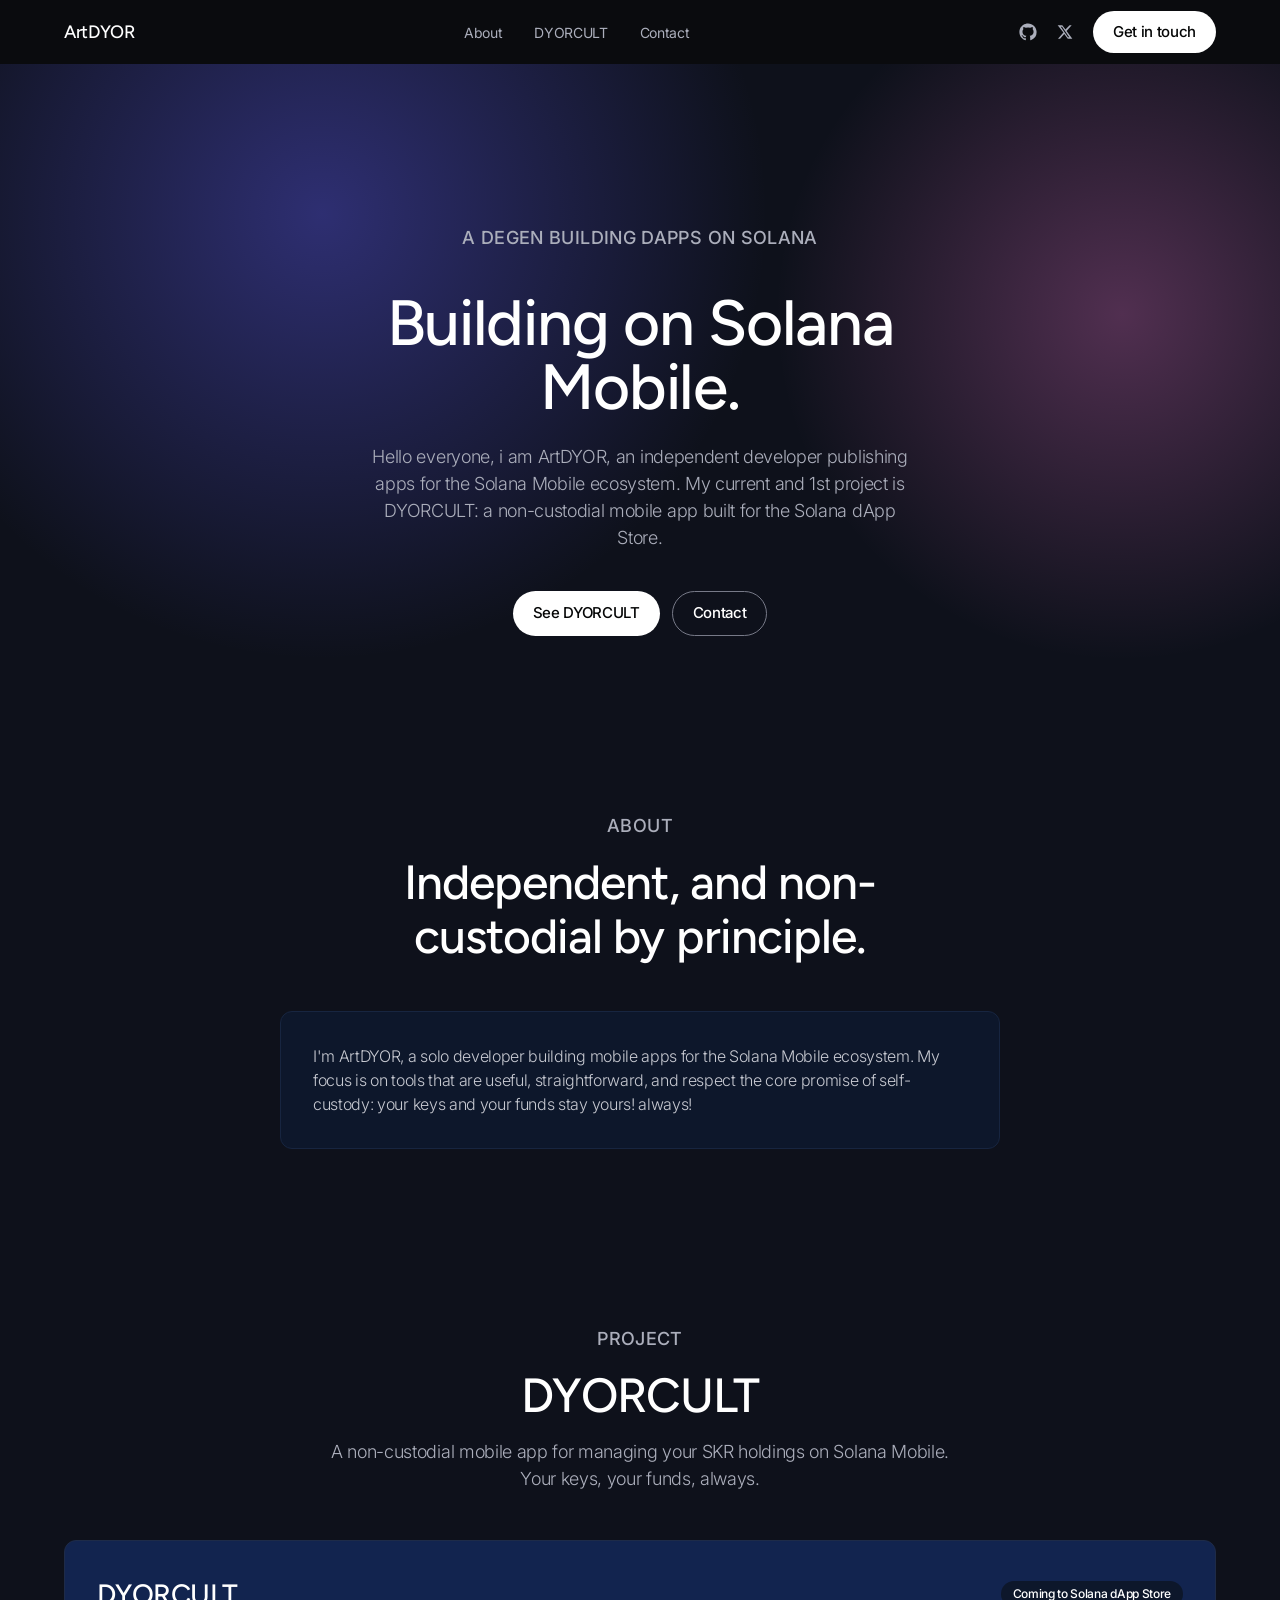
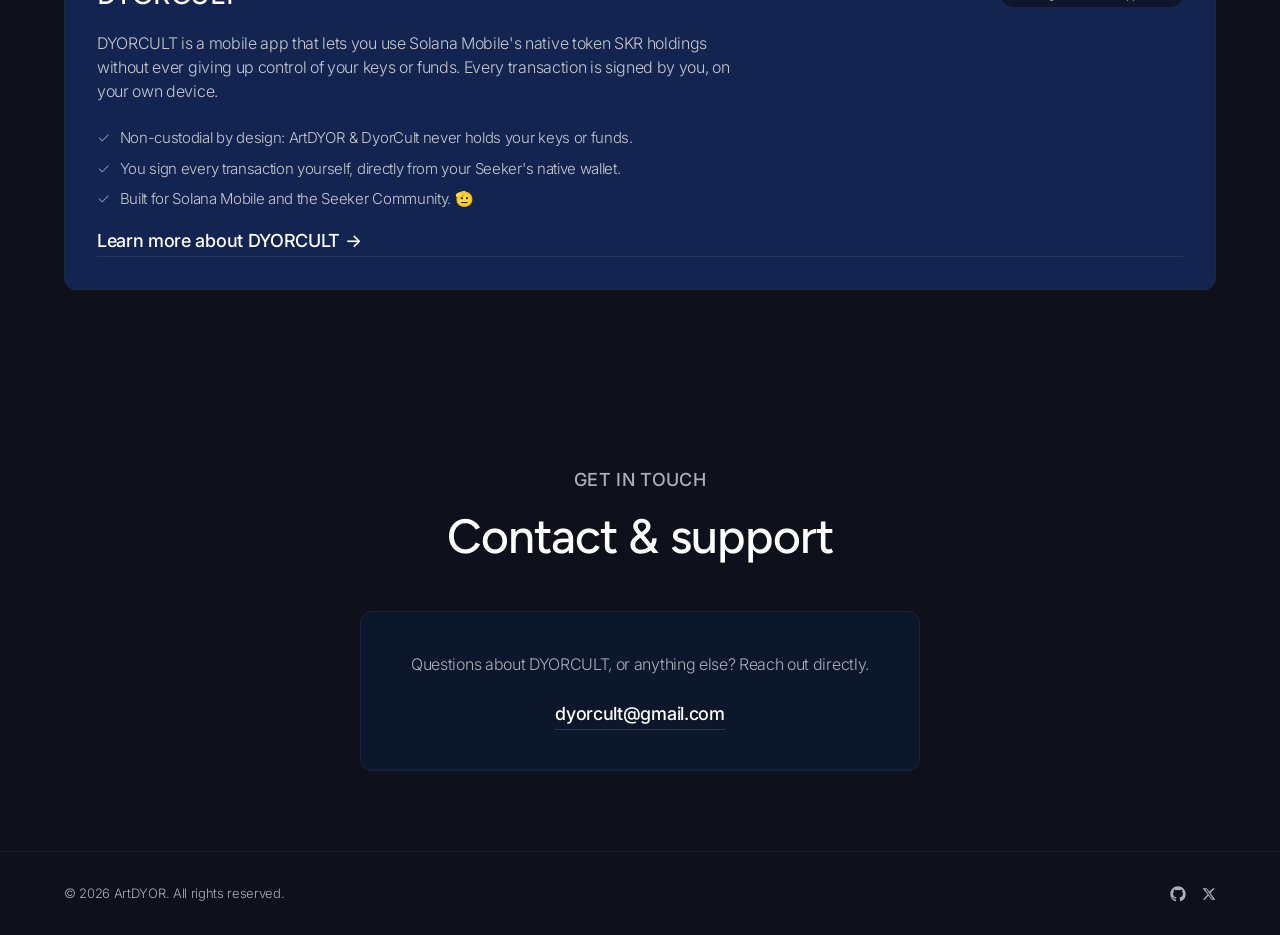
==== index.html @ c45e743d "Move Privacy Policy and TOS under /dyorcult, link only from app page" ====
<!DOCTYPE html>
<html lang="en">
<head>
  <meta charset="UTF-8" />
  <meta name="viewport" content="width=device-width, initial-scale=1.0" />
  <title>ArtDYOR — Solana App Developer &amp; Publisher</title>
  <meta name="description" content="ArtDYOR is an independent Solana app developer and publisher, creator of DYORCULT — a non-custodial mobile app built for the Solana dApp Store." />

  <link rel="icon" type="image/svg+xml" href="favicon.svg" />

  <!-- Open Graph / social share -->
  <meta property="og:type" content="website" />
  <meta property="og:title" content="ArtDYOR — Solana App Developer & Publisher" />
  <meta property="og:description" content="Independent developer and publisher building DYORCULT, a non-custodial mobile app for the Solana ecosystem." />
  <meta property="og:url" content="https://artdyor.github.io" />
  <meta name="twitter:card" content="summary" />
  <meta name="twitter:title" content="ArtDYOR — Solana App Developer & Publisher" />
  <meta name="twitter:description" content="Independent developer and publisher building DYORCULT, a non-custodial mobile app for the Solana ecosystem." />
  <meta name="twitter:site" content="@ArtDYOR" />

  <link rel="preconnect" href="https://fonts.googleapis.com">
  <link rel="preconnect" href="https://fonts.gstatic.com" crossorigin>
  <link href="https://fonts.googleapis.com/css2?family=Figtree:wght@500;600&family=Inter:wght@300;400;500;600&display=swap" rel="stylesheet">

  <link rel="stylesheet" href="styles.css" />
</head>
<body>

  <nav class="nav">
    <div class="container">
      <a href="#top" class="nav-logo">ArtDYOR</a>
      <ul class="nav-links">
        <li><a href="#about">About</a></li>
        <li><a href="dyorcult.html">DYORCULT</a></li>
        <li><a href="#contact">Contact</a></li>
      </ul>
      <div class="nav-actions">
        <a href="https://github.com/artdyor" target="_blank" rel="noopener noreferrer" class="icon-link" aria-label="ArtDYOR on GitHub">
          <svg width="18" height="18" viewBox="0 0 24 24" fill="currentColor" aria-hidden="true"><path d="M12 .5C5.65.5.5 5.65.5 12c0 5.09 3.29 9.4 7.86 10.93.57.1.78-.25.78-.55v-2.14c-3.2.7-3.87-1.36-3.87-1.36-.53-1.33-1.28-1.69-1.28-1.69-1.04-.71.08-.7.08-.7 1.15.08 1.76 1.18 1.76 1.18 1.02 1.75 2.68 1.24 3.33.95.1-.74.4-1.24.72-1.53-2.55-.29-5.24-1.28-5.24-5.69 0-1.26.45-2.29 1.19-3.1-.12-.29-.51-1.46.12-3.05 0 0 .97-.31 3.18 1.18a11.1 11.1 0 0 1 5.79 0c2.21-1.49 3.18-1.18 3.18-1.18.63 1.59.24 2.76.12 3.05.74.81 1.19 1.84 1.19 3.1 0 4.42-2.7 5.4-5.26 5.68.41.36.78 1.06.78 2.15v3.19c0 .3.21.66.79.55A11.5 11.5 0 0 0 23.5 12C23.5 5.65 18.35.5 12 .5Z"/></svg>
        </a>
        <a href="https://x.com/ArtDYOR" target="_blank" rel="noopener noreferrer" class="icon-link" aria-label="ArtDYOR on X">
          <svg width="16" height="16" viewBox="0 0 24 24" fill="currentColor" aria-hidden="true"><path d="M18.9 2H22l-7.6 8.68L23 22h-6.8l-5.3-6.9L4.6 22H1.5l8.1-9.3L1 2h6.9l4.8 6.3L18.9 2Zm-2.4 18h1.9L7.6 4H5.6l10.9 16Z"/></svg>
        </a>
        <a href="#contact" class="btn btn-primary">Get in touch</a>
      </div>
    </div>
  </nav>

  <header class="hero" id="top">
    <div class="container">
      <p class="eyebrow">A Degen building dApps on Solana</p>
      <h1>Building on Solana Mobile.</h1>
      <p>Hello everyone, i am ArtDYOR, an independent developer publishing apps for the Solana Mobile ecosystem. My current and 1st project is DYORCULT: a non-custodial mobile app built for the Solana dApp Store.</p>
      <div class="hero-ctas">
        <a href="dyorcult.html" class="btn btn-primary">See DYORCULT</a>
        <a href="#contact" class="btn btn-ghost">Contact</a>
      </div>
    </div>
  </header>

  <section class="section" id="about">
    <div class="container">
      <div class="section-header">
        <p class="eyebrow">About</p>
        <h2>Independent, and non-custodial by principle.</h2>
      </div>
      <div class="about-card">
        <p>I'm ArtDYOR, a solo developer building mobile apps for the Solana Mobile ecosystem. My focus is on tools that are useful, straightforward, and respect the core promise of self-custody: your keys and your funds stay yours! always!</p>
      </div>
    </div>
  </section>

  <section class="section" id="dyorcult">
    <div class="container">
      <div class="section-header">
        <p class="eyebrow">Project</p>
        <h2>DYORCULT</h2>
        <p>A non-custodial mobile app for managing your SKR holdings on Solana Mobile. Your keys, your funds, always.</p>
      </div>
      <div class="project-grid">
        <div class="project-card">
          <div class="project-card-top">
            <h3>DYORCULT</h3>
            <span class="badge">Coming to Solana dApp Store</span>
          </div>
          <p>DYORCULT is a mobile app that lets you use Solana Mobile's native token SKR holdings without ever giving up control of your keys or funds. Every transaction is signed by you, on your own device.</p>
          <ul class="feature-list">
            <li>Non-custodial by design: ArtDYOR &amp; DyorCult never holds your keys or funds.</li>
            <li>You sign every transaction yourself, directly from your Seeker's native wallet.</li>
            <li>Built for Solana Mobile and the Seeker Community. 🫡</li>
          </ul>
          <a href="dyorcult.html" class="contact-email">Learn more about DYORCULT &rarr;</a>
        </div>
      </div>
    </div>
  </section>

  <section class="section" id="contact">
    <div class="container">
      <div class="section-header">
        <p class="eyebrow">Get in touch</p>
        <h2>Contact &amp; support</h2>
      </div>
      <div class="contact-card">
        <p>Questions about DYORCULT, or anything else? Reach out directly.</p>
        <a class="contact-email" href="mailto:dyorcult@gmail.com">dyorcult@gmail.com</a>
      </div>
    </div>
  </section>

  <footer class="footer">
    <div class="container">
      <p>&copy; 2026 ArtDYOR. All rights reserved.</p>
      <div class="footer-actions">
        <a href="https://github.com/artdyor" target="_blank" rel="noopener noreferrer" class="icon-link" aria-label="ArtDYOR on GitHub">
          <svg width="16" height="16" viewBox="0 0 24 24" fill="currentColor" aria-hidden="true"><path d="M12 .5C5.65.5.5 5.65.5 12c0 5.09 3.29 9.4 7.86 10.93.57.1.78-.25.78-.55v-2.14c-3.2.7-3.87-1.36-3.87-1.36-.53-1.33-1.28-1.69-1.28-1.69-1.04-.71.08-.7.08-.7 1.15.08 1.76 1.18 1.76 1.18 1.02 1.75 2.68 1.24 3.33.95.1-.74.4-1.24.72-1.53-2.55-.29-5.24-1.28-5.24-5.69 0-1.26.45-2.29 1.19-3.1-.12-.29-.51-1.46.12-3.05 0 0 .97-.31 3.18 1.18a11.1 11.1 0 0 1 5.79 0c2.21-1.49 3.18-1.18 3.18-1.18.63 1.59.24 2.76.12 3.05.74.81 1.19 1.84 1.19 3.1 0 4.42-2.7 5.4-5.26 5.68.41.36.78 1.06.78 2.15v3.19c0 .3.21.66.79.55A11.5 11.5 0 0 0 23.5 12C23.5 5.65 18.35.5 12 .5Z"/></svg>
        </a>
        <a href="https://x.com/ArtDYOR" target="_blank" rel="noopener noreferrer" class="icon-link" aria-label="ArtDYOR on X">
          <svg width="14" height="14" viewBox="0 0 24 24" fill="currentColor" aria-hidden="true"><path d="M18.9 2H22l-7.6 8.68L23 22h-6.8l-5.3-6.9L4.6 22H1.5l8.1-9.3L1 2h6.9l4.8 6.3L18.9 2Zm-2.4 18h1.9L7.6 4H5.6l10.9 16Z"/></svg>
        </a>
      </div>
    </div>
  </footer>

</body>
</html>
---- styles.css ----
/* ==========================================================================
   ArtDYOR — Developer Website
   Styled per the AgentQL "Aurora glow over a midnight terminal" design tokens
   ========================================================================== */

:root {
  /* Colors */
  --color-void: #0b0c0e;
  --color-abyss: #0e111b;
  --color-deep-sea: #0d172b;
  --color-cobalt-panel: #12244f;
  --color-signal-blue: #2862d7;
  --color-pulse-violet: #305fbd;
  --color-aurora-purple: #625fff;
  --color-plasma-pink: #ff7dda;
  --color-quartz: #ffffff;
  --color-ash: #abaebb;
  --color-mist: #c7c9d1;
  --color-obsidian-edge: #172540;
  --color-inkline: #151e32;
  --color-sapphire-hairline: #24375a;

  /* Typography */
  --font-inter: 'Inter', ui-sans-serif, system-ui, -apple-system, BlinkMacSystemFont, "Segoe UI", Roboto, sans-serif;
  --font-figtree: 'Figtree', ui-sans-serif, system-ui, -apple-system, BlinkMacSystemFont, "Segoe UI", Roboto, sans-serif;

  /* Layout */
  --page-max-width: 1200px;
  --section-gap: 80px;
  --card-padding: 24px;

  /* Radius */
  --radius-cards: 12px;
  --radius-buttons: 9999px;

  /* Shadows */
  --shadow-xl: rgba(0, 0, 0, 0.5) 0px 4px 30px 0px;
  --shadow-md: rgba(0, 0, 0, 0.2) 0px 3px 16px 0px;
}

* {
  margin: 0;
  padding: 0;
  box-sizing: border-box;
}

html {
  scroll-behavior: smooth;
}

body {
  background: var(--color-abyss);
  color: var(--color-quartz);
  font-family: var(--font-inter);
  font-weight: 300;
  font-size: 16px;
  line-height: 1.5;
  letter-spacing: -0.32px;
  overflow-x: hidden;
}

a {
  color: inherit;
  text-decoration: none;
}

.container {
  max-width: var(--page-max-width);
  margin: 0 auto;
  padding: 0 24px;
}

/* ---------------- Nav ---------------- */

.nav {
  position: sticky;
  top: 0;
  z-index: 50;
  background: rgba(11, 12, 14, 0.9);
  backdrop-filter: blur(8px);
  height: 64px;
  display: flex;
  align-items: center;
}

.nav .container {
  display: flex;
  align-items: center;
  justify-content: space-between;
  width: 100%;
}

.nav-logo {
  font-family: var(--font-figtree);
  font-weight: 500;
  font-size: 18px;
  letter-spacing: -0.02em;
  color: var(--color-quartz);
}

.nav-links {
  display: flex;
  gap: 32px;
  list-style: none;
}

.nav-links a {
  font-size: 14px;
  font-weight: 400;
  color: var(--color-ash);
  transition: color 0.15s ease;
}

.nav-links a:hover {
  color: var(--color-quartz);
}

.nav-actions {
  display: flex;
  align-items: center;
  gap: 20px;
}

.icon-link {
  display: inline-flex;
  align-items: center;
  justify-content: center;
  color: var(--color-ash);
  transition: color 0.15s ease;
}

.icon-link:hover {
  color: var(--color-quartz);
}

/* ---------------- Buttons ---------------- */

.btn {
  display: inline-flex;
  align-items: center;
  justify-content: center;
  border-radius: var(--radius-buttons);
  padding: 10px 20px;
  font-family: var(--font-inter);
  font-weight: 500;
  font-size: 15px;
  cursor: pointer;
  border: none;
  transition: opacity 0.15s ease, transform 0.15s ease;
}

.btn:hover {
  opacity: 0.9;
}

.btn-primary {
  background: var(--color-quartz);
  color: #050606;
}

.btn-ghost {
  background: transparent;
  border: 1px solid #777a88;
  color: var(--color-quartz);
}

/* ---------------- Hero ---------------- */

.hero {
  position: relative;
  padding: 160px 0 var(--section-gap);
  overflow: hidden;
}

.hero::before {
  content: '';
  position: absolute;
  top: -300px;
  left: -10%;
  width: 900px;
  height: 900px;
  background: radial-gradient(circle at center, rgba(98, 95, 255, 0.38) 0%, rgba(0, 0, 0, 0) 70%);
  pointer-events: none;
  z-index: 0;
}

.hero::after {
  content: '';
  position: absolute;
  top: -100px;
  right: -15%;
  width: 700px;
  height: 700px;
  background: radial-gradient(circle at center, rgba(255, 125, 218, 0.28) 0%, rgba(0, 0, 0, 0) 70%);
  pointer-events: none;
  z-index: 0;
}

.hero .container {
  position: relative;
  z-index: 1;
  text-align: center;
  max-width: 720px;
}

.eyebrow {
  font-size: 13px;
  font-weight: 500;
  text-transform: uppercase;
  letter-spacing: 0.02em;
  color: var(--color-ash);
  margin-bottom: 16px;
}

.hero h1 {
  font-family: var(--font-figtree);
  font-weight: 500;
  font-size: 64px;
  line-height: 1;
  letter-spacing: -1.28px;
  margin-bottom: 24px;
}

.hero p {
  font-size: 18px;
  color: var(--color-ash);
  max-width: 560px;
  margin: 0 auto 40px;
}

.hero-ctas {
  display: flex;
  gap: 12px;
  justify-content: center;
}

/* ---------------- Section ---------------- */

.section {
  padding: var(--section-gap) 0;
}

.section-header {
  text-align: center;
  max-width: 640px;
  margin: 0 auto 48px;
}

.section-header h2 {
  font-family: var(--font-figtree);
  font-weight: 500;
  font-size: 48px;
  line-height: 1.13;
  letter-spacing: -0.96px;
  margin-top: 16px;
}

.section-header p {
  font-size: 18px;
  color: var(--color-ash);
  margin-top: 16px;
}

/* ---------------- About ---------------- */

.about-card {
  background: var(--color-deep-sea);
  border: 1px solid var(--color-obsidian-edge);
  border-radius: var(--radius-cards);
  padding: 32px;
  max-width: 720px;
  margin: 0 auto;
}

.about-card p {
  color: var(--color-mist);
  font-size: 16px;
}

.about-card p + p {
  margin-top: 16px;
}

/* ---------------- App / Project cards ---------------- */

.project-grid {
  display: grid;
  grid-template-columns: 1fr;
  gap: 16px;
}

.project-card {
  background: var(--color-cobalt-panel);
  border: 1px solid #1e2b48;
  border-radius: var(--radius-cards);
  padding: 32px;
  display: flex;
  flex-direction: column;
  gap: 16px;
}

.project-card-top {
  display: flex;
  align-items: center;
  justify-content: space-between;
  gap: 16px;
  flex-wrap: wrap;
}

.project-card h3 {
  font-family: var(--font-figtree);
  font-weight: 500;
  font-size: 28px;
  letter-spacing: -0.56px;
}

.badge {
  display: inline-flex;
  align-items: center;
  background: var(--color-deep-sea);
  color: var(--color-quartz);
  font-size: 12px;
  font-weight: 500;
  border-radius: var(--radius-buttons);
  padding: 4px 12px;
  white-space: nowrap;
}

.project-card p {
  color: var(--color-mist);
  font-size: 16px;
  max-width: 640px;
}

.feature-list {
  list-style: none;
  display: flex;
  flex-direction: column;
  gap: 8px;
  margin-top: 8px;
}

.feature-list li {
  display: flex;
  align-items: flex-start;
  gap: 10px;
  font-size: 15px;
  color: var(--color-mist);
}

.feature-list li::before {
  content: '✓';
  color: #8798c1;
  flex-shrink: 0;
}

/* ---------------- Contact ---------------- */

.contact-card {
  background: var(--color-deep-sea);
  border: 1px solid var(--color-obsidian-edge);
  border-radius: var(--radius-cards);
  padding: 40px;
  max-width: 560px;
  margin: 0 auto;
  text-align: center;
}

.contact-card p {
  color: var(--color-ash);
  margin-bottom: 24px;
}

.contact-email {
  display: inline-block;
  font-family: var(--font-inter);
  font-weight: 500;
  font-size: 18px;
  color: var(--color-quartz);
  border-bottom: 1px solid var(--color-sapphire-hairline);
  padding-bottom: 2px;
  transition: color 0.15s ease, border-color 0.15s ease;
}

.contact-email:hover {
  color: var(--color-signal-blue);
  border-color: var(--color-signal-blue);
}

/* ---------------- Footer ---------------- */

.footer {
  border-top: 1px solid var(--color-inkline);
  padding: 32px 0;
}

.footer .container {
  display: flex;
  align-items: center;
  justify-content: space-between;
  flex-wrap: wrap;
  gap: 12px;
}

.footer p {
  font-size: 13px;
  color: var(--color-ash);
}

.footer-note {
  font-size: 13px;
  color: #8798c1;
}

.footer-actions {
  display: flex;
  align-items: center;
  gap: 16px;
}

/* ---------------- Legal pages ---------------- */

.legal-hero {
  padding: 140px 0 40px;
  text-align: center;
}

.legal-hero .eyebrow {
  margin-bottom: 12px;
}

.legal-hero h1 {
  font-family: var(--font-figtree);
  font-weight: 500;
  font-size: 48px;
  letter-spacing: -0.96px;
  line-height: 1.13;
}

.legal-updated {
  color: var(--color-ash);
  font-size: 14px;
  margin-top: 12px;
}

.legal-body {
  padding: 0 0 var(--section-gap);
}

.legal-card {
  background: var(--color-deep-sea);
  border: 1px solid var(--color-obsidian-edge);
  border-radius: var(--radius-cards);
  padding: 48px;
  max-width: 760px;
  margin: 0 auto;
}

.legal-card h2 {
  font-family: var(--font-figtree);
  font-weight: 500;
  font-size: 24px;
  letter-spacing: -0.4px;
  color: var(--color-quartz);
  margin-top: 40px;
  margin-bottom: 12px;
}

.legal-card h2:first-child {
  margin-top: 0;
}

.legal-card h3 {
  font-family: var(--font-inter);
  font-weight: 600;
  font-size: 16px;
  color: var(--color-quartz);
  margin-top: 24px;
  margin-bottom: 8px;
}

.legal-card p {
  color: var(--color-mist);
  font-size: 15px;
  line-height: 1.6;
  margin-bottom: 12px;
}

.legal-card ul,
.legal-card ol {
  color: var(--color-mist);
  font-size: 15px;
  line-height: 1.6;
  margin: 0 0 12px 0;
  padding-left: 20px;
}

.legal-card li {
  margin-bottom: 8px;
}

.legal-card a {
  color: var(--color-signal-blue);
  border-bottom: 1px solid transparent;
}

.legal-card a:hover {
  border-bottom-color: var(--color-signal-blue);
}

.legal-card strong {
  color: var(--color-quartz);
  font-weight: 500;
}

.legal-callout {
  background: var(--color-cobalt-panel);
  border: 1px solid #1e2b48;
  border-radius: var(--radius-cards);
  padding: 20px 24px;
  margin: 20px 0;
}

.legal-callout p {
  color: var(--color-mist);
  margin-bottom: 0;
}

.legal-callout p:first-child strong {
  color: var(--color-quartz);
}

.legal-nav-links {
  display: flex;
  gap: 16px;
  justify-content: center;
  margin-top: 20px;
  font-size: 14px;
}

.legal-nav-links a {
  color: var(--color-ash);
}

.legal-nav-links a:hover {
  color: var(--color-quartz);
}

/* ---------------- Responsive ---------------- */

@media (max-width: 640px) {
  .nav-links {
    display: none;
  }

  .hero {
    padding: 120px 0 60px;
  }

  .hero h1 {
    font-size: 40px;
    letter-spacing: -0.8px;
  }

  .section-header h2 {
    font-size: 32px;
  }

  .hero-ctas {
    flex-direction: column;
    align-items: stretch;
  }

  .footer .container {
    flex-direction: column;
    text-align: center;
  }

  .legal-card {
    padding: 28px;
  }

  .legal-hero h1 {
    font-size: 32px;
  }
}
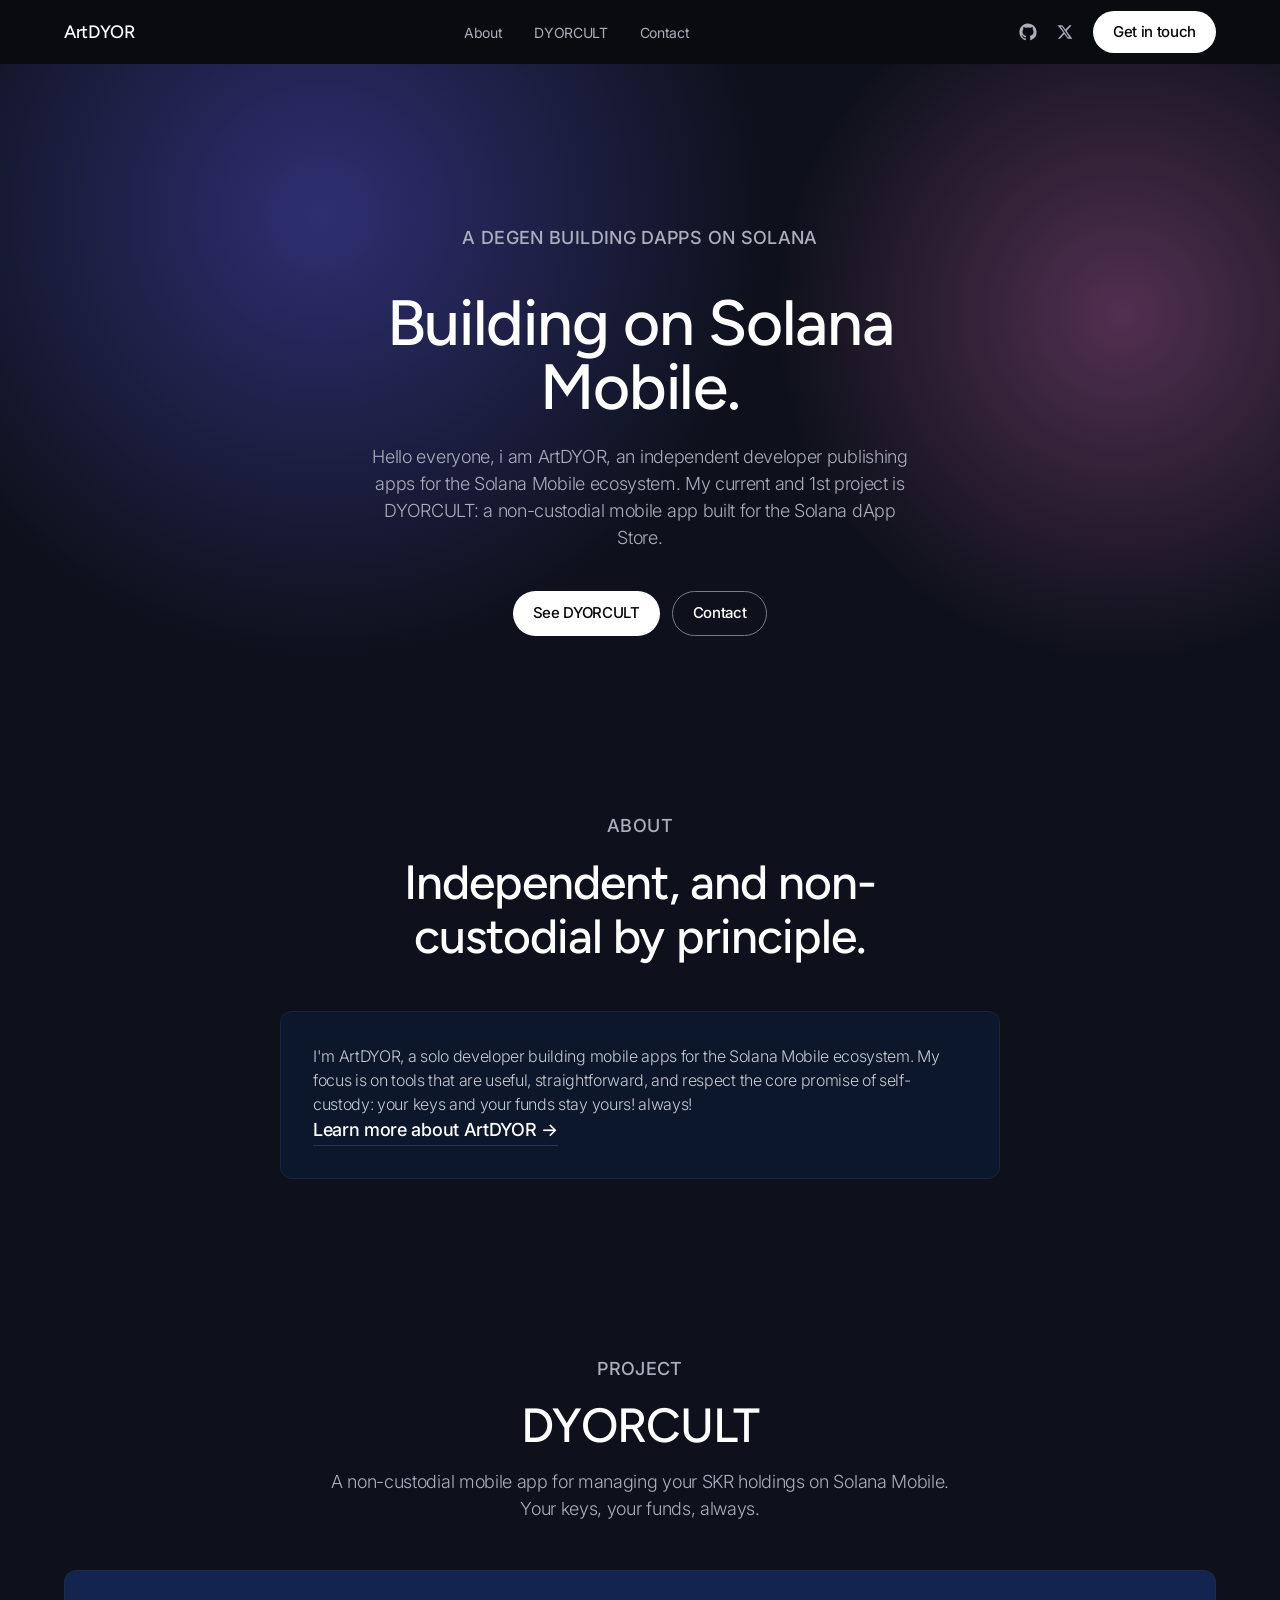
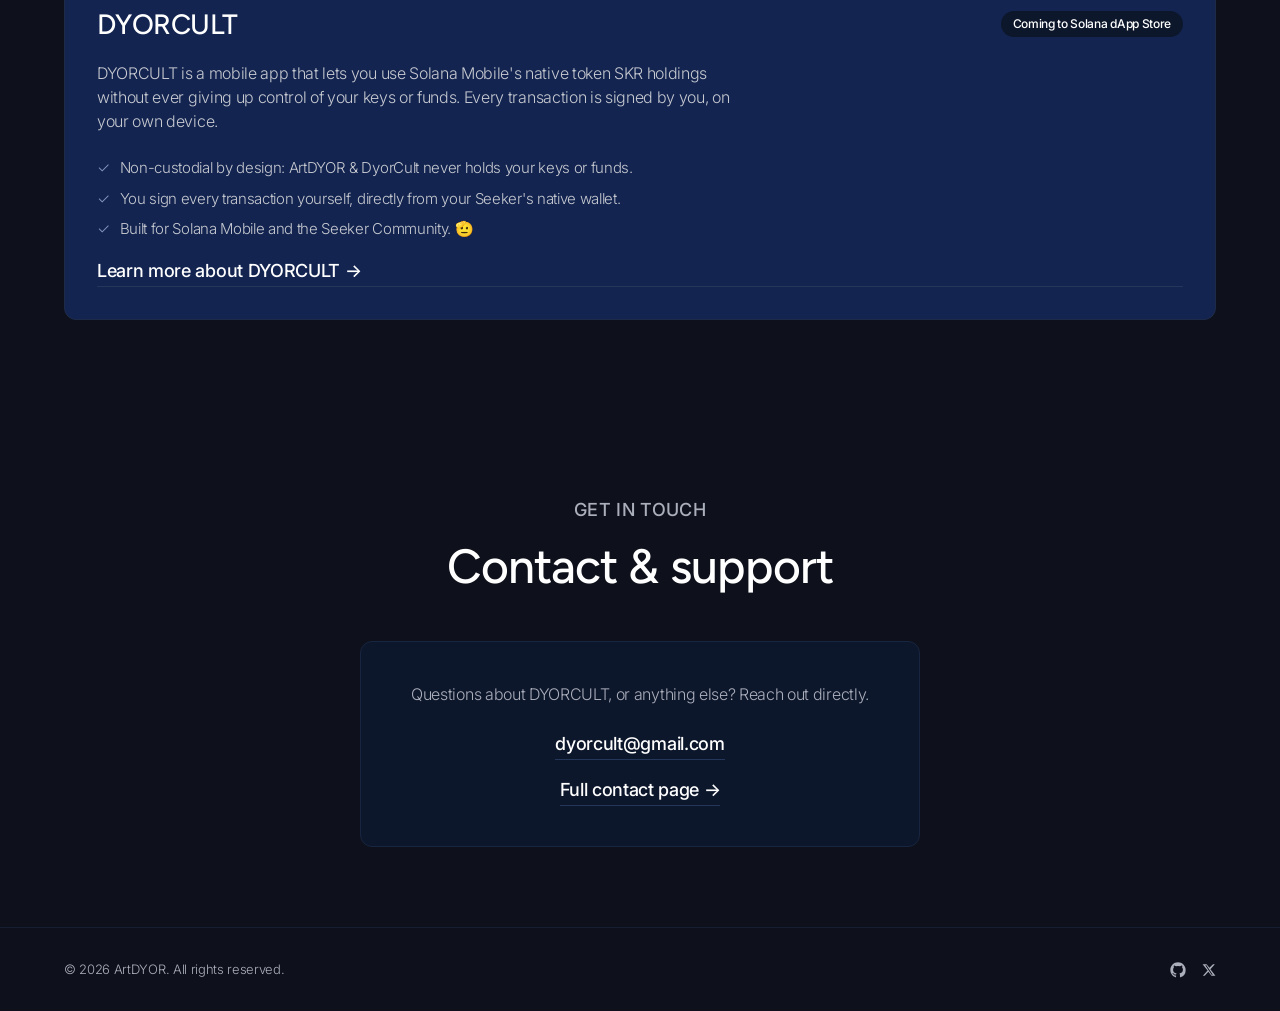
==== commit 8d694134: "Update meta description for index.html" ====
--- a/index.html
+++ b/index.html
@@ -4,7 +4,7 @@
   <meta charset="UTF-8" />
   <meta name="viewport" content="width=device-width, initial-scale=1.0" />
   <title>ArtDYOR — Solana App Developer &amp; Publisher</title>
-  <meta name="description" content="ArtDYOR is an independent Solana app developer and publisher, creator of DYORCULT — a non-custodial mobile app built for the Solana dApp Store." />
+  <meta name="description" content="ArtDYOR is an independent Solana app developer, creator of DYORCULT — a non-custodial mobile app built for the Solana Seeker" />
 
   <link rel="icon" type="image/svg+xml" href="favicon.svg" />
 
@@ -30,9 +30,9 @@
     <div class="container">
       <a href="#top" class="nav-logo">ArtDYOR</a>
       <ul class="nav-links">
-        <li><a href="#about">About</a></li>
+        <li><a href="about.html">About</a></li>
         <li><a href="dyorcult.html">DYORCULT</a></li>
-        <li><a href="#contact">Contact</a></li>
+        <li><a href="contact.html">Contact</a></li>
       </ul>
       <div class="nav-actions">
         <a href="https://github.com/artdyor" target="_blank" rel="noopener noreferrer" class="icon-link" aria-label="ArtDYOR on GitHub">
@@ -41,7 +41,7 @@
         <a href="https://x.com/ArtDYOR" target="_blank" rel="noopener noreferrer" class="icon-link" aria-label="ArtDYOR on X">
           <svg width="16" height="16" viewBox="0 0 24 24" fill="currentColor" aria-hidden="true"><path d="M18.9 2H22l-7.6 8.68L23 22h-6.8l-5.3-6.9L4.6 22H1.5l8.1-9.3L1 2h6.9l4.8 6.3L18.9 2Zm-2.4 18h1.9L7.6 4H5.6l10.9 16Z"/></svg>
         </a>
-        <a href="#contact" class="btn btn-primary">Get in touch</a>
+        <a href="contact.html" class="btn btn-primary">Get in touch</a>
       </div>
     </div>
   </nav>
@@ -53,7 +53,7 @@
       <p>Hello everyone, i am ArtDYOR, an independent developer publishing apps for the Solana Mobile ecosystem. My current and 1st project is DYORCULT: a non-custodial mobile app built for the Solana dApp Store.</p>
       <div class="hero-ctas">
         <a href="dyorcult.html" class="btn btn-primary">See DYORCULT</a>
-        <a href="#contact" class="btn btn-ghost">Contact</a>
+        <a href="contact.html" class="btn btn-ghost">Contact</a>
       </div>
     </div>
   </header>
@@ -66,6 +66,7 @@
       </div>
       <div class="about-card">
         <p>I'm ArtDYOR, a solo developer building mobile apps for the Solana Mobile ecosystem. My focus is on tools that are useful, straightforward, and respect the core promise of self-custody: your keys and your funds stay yours! always!</p>
+        <a href="about.html" class="contact-email">Learn more about ArtDYOR &rarr;</a>
       </div>
     </div>
   </section>
@@ -104,6 +105,9 @@
       <div class="contact-card">
         <p>Questions about DYORCULT, or anything else? Reach out directly.</p>
         <a class="contact-email" href="mailto:dyorcult@gmail.com">dyorcult@gmail.com</a>
+        <div style="margin-top: 16px;">
+          <a href="contact.html" class="contact-email">Full contact page &rarr;</a>
+        </div>
       </div>
     </div>
   </section>
--- a/styles.css
+++ b/styles.css
@@ -203,6 +203,84 @@
   max-width: 720px;
 }
 
+/* Page-wide fixed background (used on DYORCULT page so the image stays
+   visible behind everything as the page scrolls, with content sections
+   semi-transparent on top of it). */
+.page-dyorcult::before {
+  content: '';
+  position: fixed;
+  inset: 0;
+  background-image: url('assets/dyorcult-hero-bg.jpg');
+  background-size: cover;
+  background-position: center;
+  background-repeat: no-repeat;
+  z-index: -2;
+}
+
+.page-dyorcult::after {
+  content: '';
+  position: fixed;
+  inset: 0;
+  background: rgba(11, 12, 14, 0.6);
+  z-index: -1;
+}
+
+/* Let the fixed background show through the content sections on this page. */
+.page-dyorcult .hero,
+.page-dyorcult .section {
+  background: transparent;
+}
+
+.page-dyorcult .about-card,
+.page-dyorcult .project-card,
+.page-dyorcult .contact-card {
+  background: rgba(13, 23, 43, 0.72);
+  backdrop-filter: blur(6px);
+}
+
+.page-dyorcult .footer {
+  background: rgba(11, 12, 14, 0.55);
+  backdrop-filter: blur(6px);
+}
+
+/* Force all body copy to white on this page for readability over the photo background. */
+.page-dyorcult .eyebrow,
+.page-dyorcult .hero p,
+.page-dyorcult .section-header p,
+.page-dyorcult .about-card p,
+.page-dyorcult .project-card p,
+.page-dyorcult .feature-list li,
+.page-dyorcult .contact-card p,
+.page-dyorcult .footer p,
+.page-dyorcult .footer-note,
+.page-dyorcult .nav-links a,
+.page-dyorcult .icon-link {
+  color: var(--color-quartz);
+}
+
+@media (max-width: 640px), (pointer: coarse) {
+  /* Mobile browsers resize the viewport as the address bar hides/shows
+     while scrolling, which makes a `fixed` background appear to zoom.
+     Use `absolute` here instead so it scrolls normally with the page. */
+  .page-dyorcult::before,
+  .page-dyorcult::after {
+    position: absolute;
+  }
+}
+
+.hero-logo-banner {
+  margin: 0 auto 28px;
+  max-width: 620px;
+}
+
+.hero-logo-banner img {
+  display: block;
+  width: 100%;
+  height: auto;
+  border-radius: 20px;
+  box-shadow: 0 30px 80px rgba(0, 0, 0, 0.55);
+}
+
 .eyebrow {
   font-size: 13px;
   font-weight: 500;
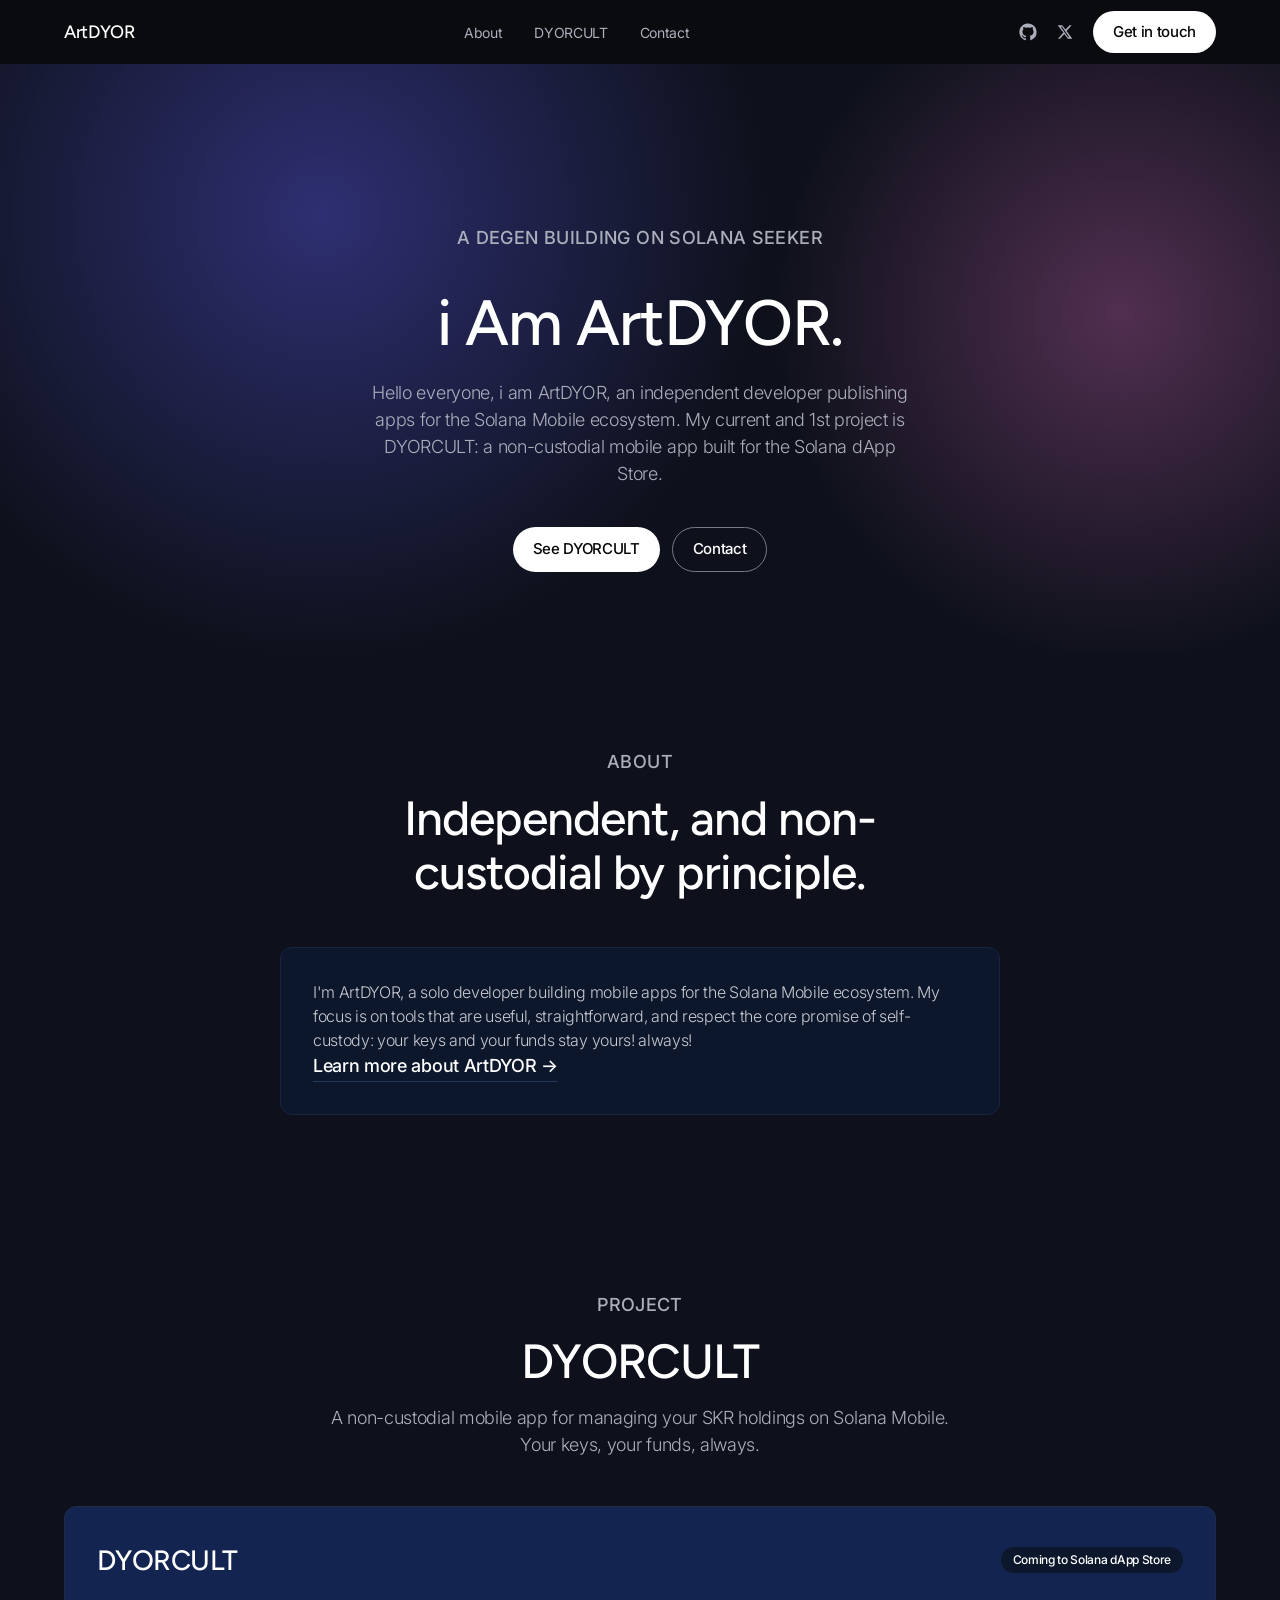
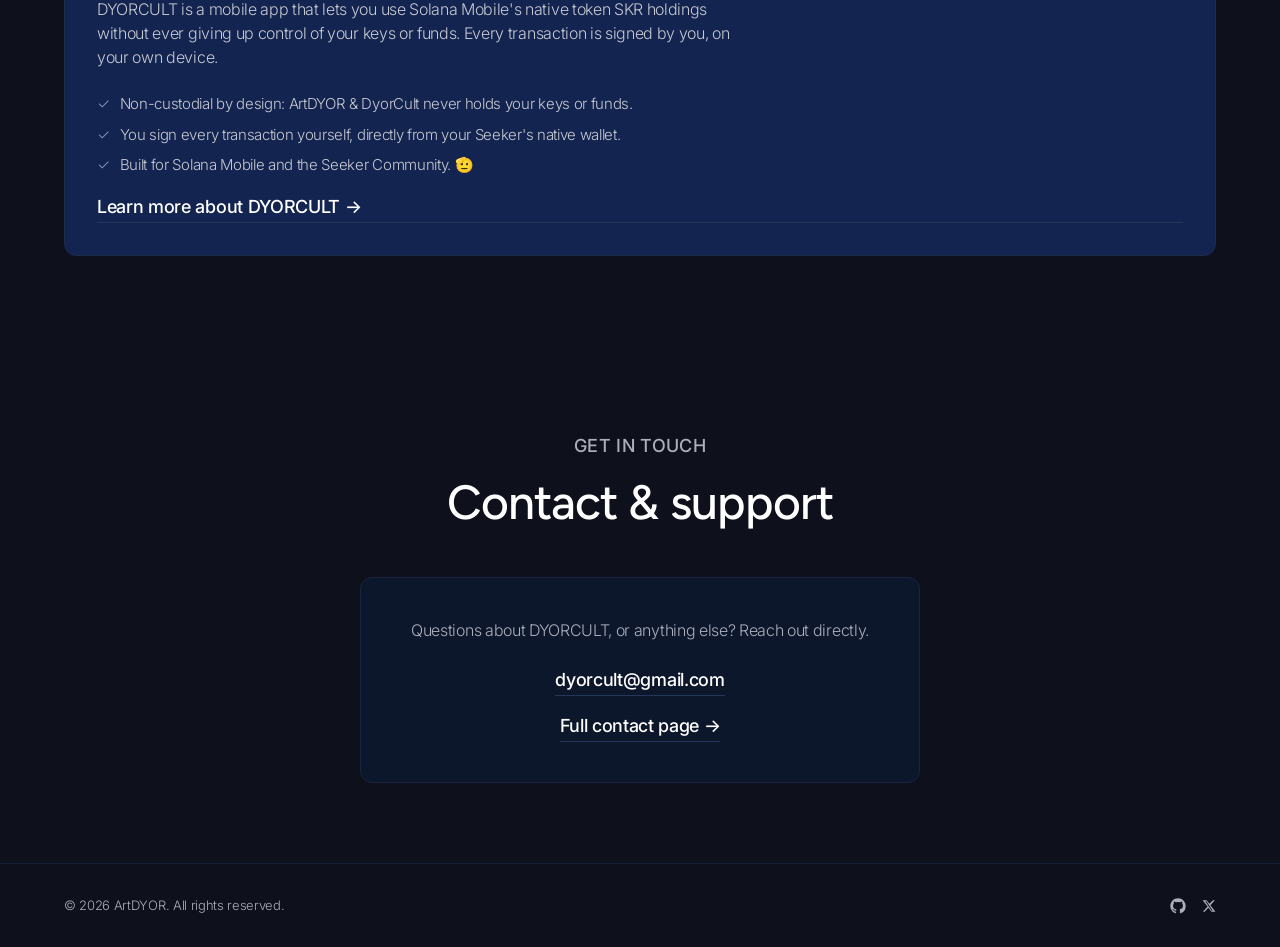
==== commit f8cd3f72: "Update header content for Solana project" ====
--- a/index.html
+++ b/index.html
@@ -6,7 +6,7 @@
   <title>ArtDYOR — Solana App Developer &amp; Publisher</title>
   <meta name="description" content="ArtDYOR is an independent Solana app developer, creator of DYORCULT — a non-custodial mobile app built for the Solana Seeker" />
 
-  <link rel="icon" type="image/svg+xml" href="favicon.svg" />
+  <link rel="icon" type="image/png" href="favicon.png" />
 
   <!-- Open Graph / social share -->
   <meta property="og:type" content="website" />
@@ -48,8 +48,8 @@
 
   <header class="hero" id="top">
     <div class="container">
-      <p class="eyebrow">A Degen building dApps on Solana</p>
-      <h1>Building on Solana Mobile.</h1>
+      <p class="eyebrow">A Degen building on Solana Seeker</p>
+      <h1>i Am ArtDYOR.</h1>
       <p>Hello everyone, i am ArtDYOR, an independent developer publishing apps for the Solana Mobile ecosystem. My current and 1st project is DYORCULT: a non-custodial mobile app built for the Solana dApp Store.</p>
       <div class="hero-ctas">
         <a href="dyorcult.html" class="btn btn-primary">See DYORCULT</a>
--- a/styles.css
+++ b/styles.css
@@ -203,84 +203,6 @@
   max-width: 720px;
 }
 
-/* Page-wide fixed background (used on DYORCULT page so the image stays
-   visible behind everything as the page scrolls, with content sections
-   semi-transparent on top of it). */
-.page-dyorcult::before {
-  content: '';
-  position: fixed;
-  inset: 0;
-  background-image: url('assets/dyorcult-hero-bg.jpg');
-  background-size: cover;
-  background-position: center;
-  background-repeat: no-repeat;
-  z-index: -2;
-}
-
-.page-dyorcult::after {
-  content: '';
-  position: fixed;
-  inset: 0;
-  background: rgba(11, 12, 14, 0.6);
-  z-index: -1;
-}
-
-/* Let the fixed background show through the content sections on this page. */
-.page-dyorcult .hero,
-.page-dyorcult .section {
-  background: transparent;
-}
-
-.page-dyorcult .about-card,
-.page-dyorcult .project-card,
-.page-dyorcult .contact-card {
-  background: rgba(13, 23, 43, 0.72);
-  backdrop-filter: blur(6px);
-}
-
-.page-dyorcult .footer {
-  background: rgba(11, 12, 14, 0.55);
-  backdrop-filter: blur(6px);
-}
-
-/* Force all body copy to white on this page for readability over the photo background. */
-.page-dyorcult .eyebrow,
-.page-dyorcult .hero p,
-.page-dyorcult .section-header p,
-.page-dyorcult .about-card p,
-.page-dyorcult .project-card p,
-.page-dyorcult .feature-list li,
-.page-dyorcult .contact-card p,
-.page-dyorcult .footer p,
-.page-dyorcult .footer-note,
-.page-dyorcult .nav-links a,
-.page-dyorcult .icon-link {
-  color: var(--color-quartz);
-}
-
-@media (max-width: 640px), (pointer: coarse) {
-  /* Mobile browsers resize the viewport as the address bar hides/shows
-     while scrolling, which makes a `fixed` background appear to zoom.
-     Use `absolute` here instead so it scrolls normally with the page. */
-  .page-dyorcult::before,
-  .page-dyorcult::after {
-    position: absolute;
-  }
-}
-
-.hero-logo-banner {
-  margin: 0 auto 28px;
-  max-width: 620px;
-}
-
-.hero-logo-banner img {
-  display: block;
-  width: 100%;
-  height: auto;
-  border-radius: 20px;
-  box-shadow: 0 30px 80px rgba(0, 0, 0, 0.55);
-}
-
 .eyebrow {
   font-size: 13px;
   font-weight: 500;
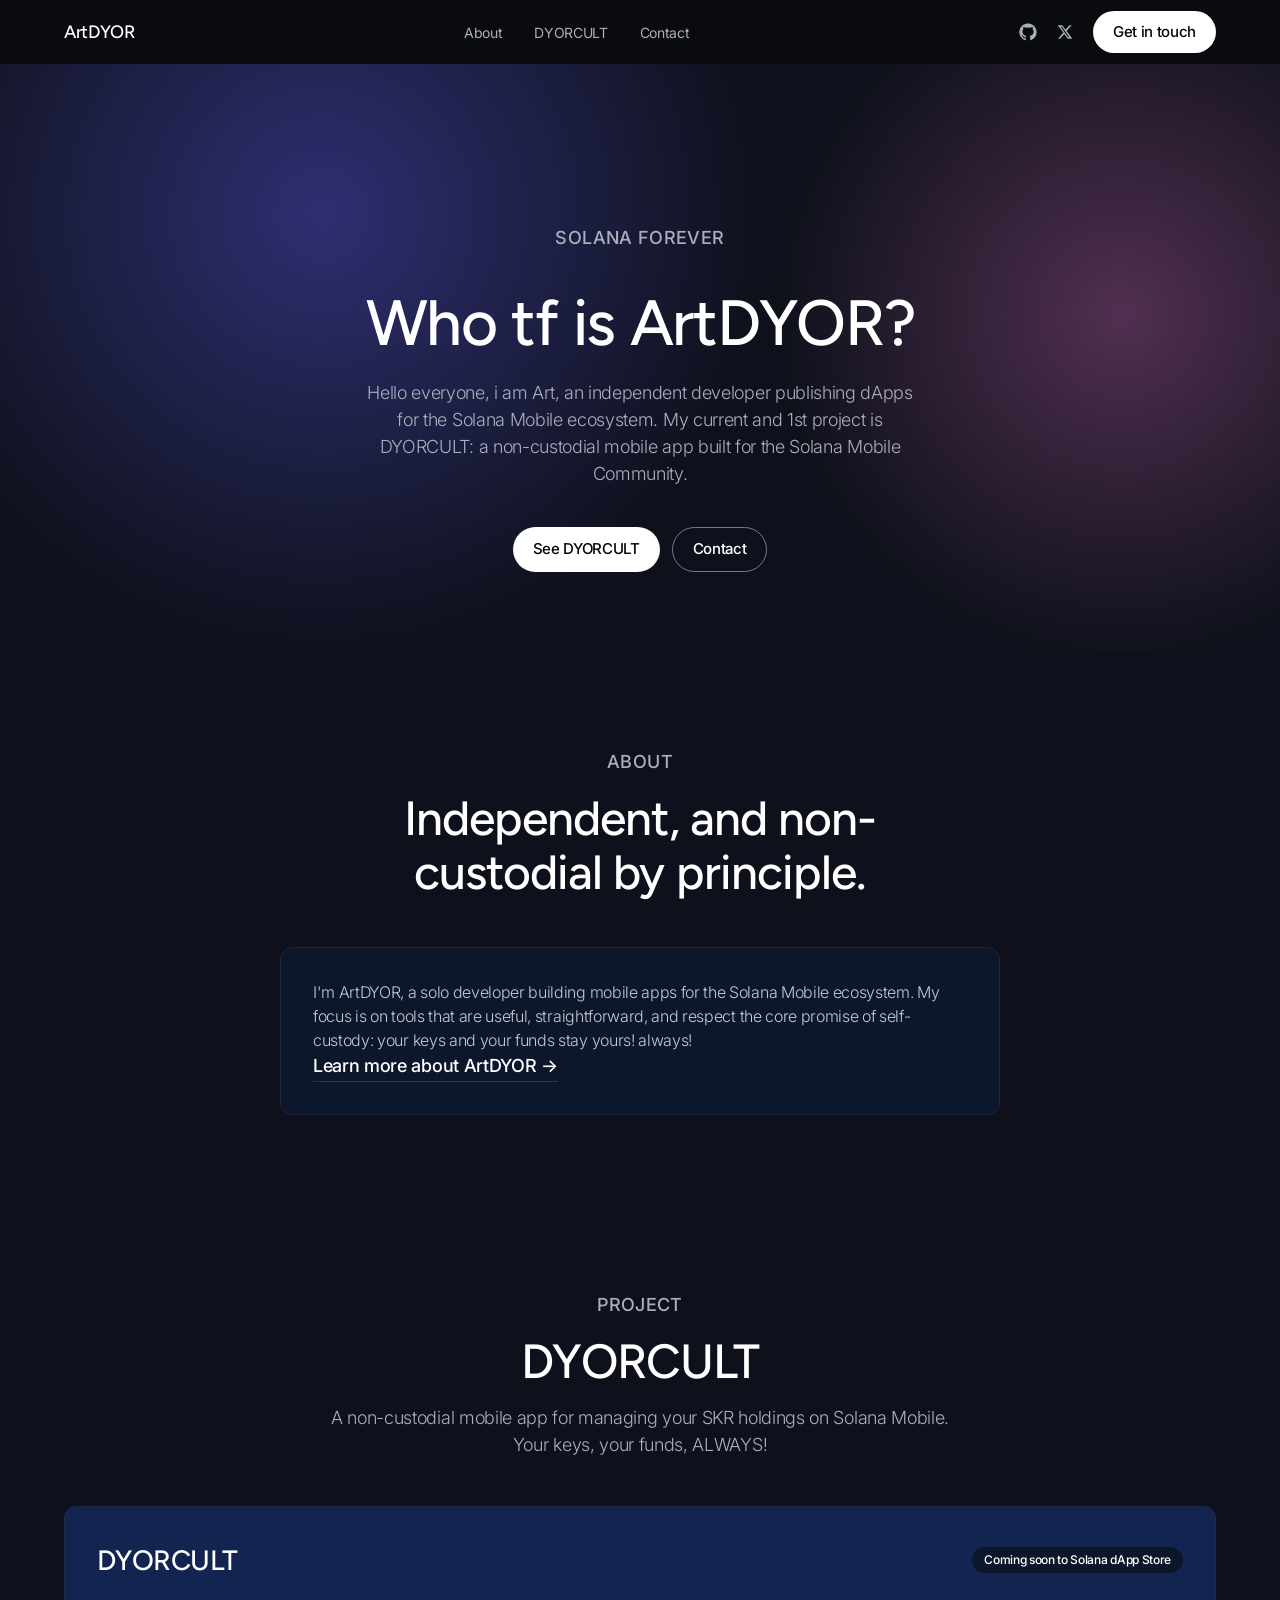
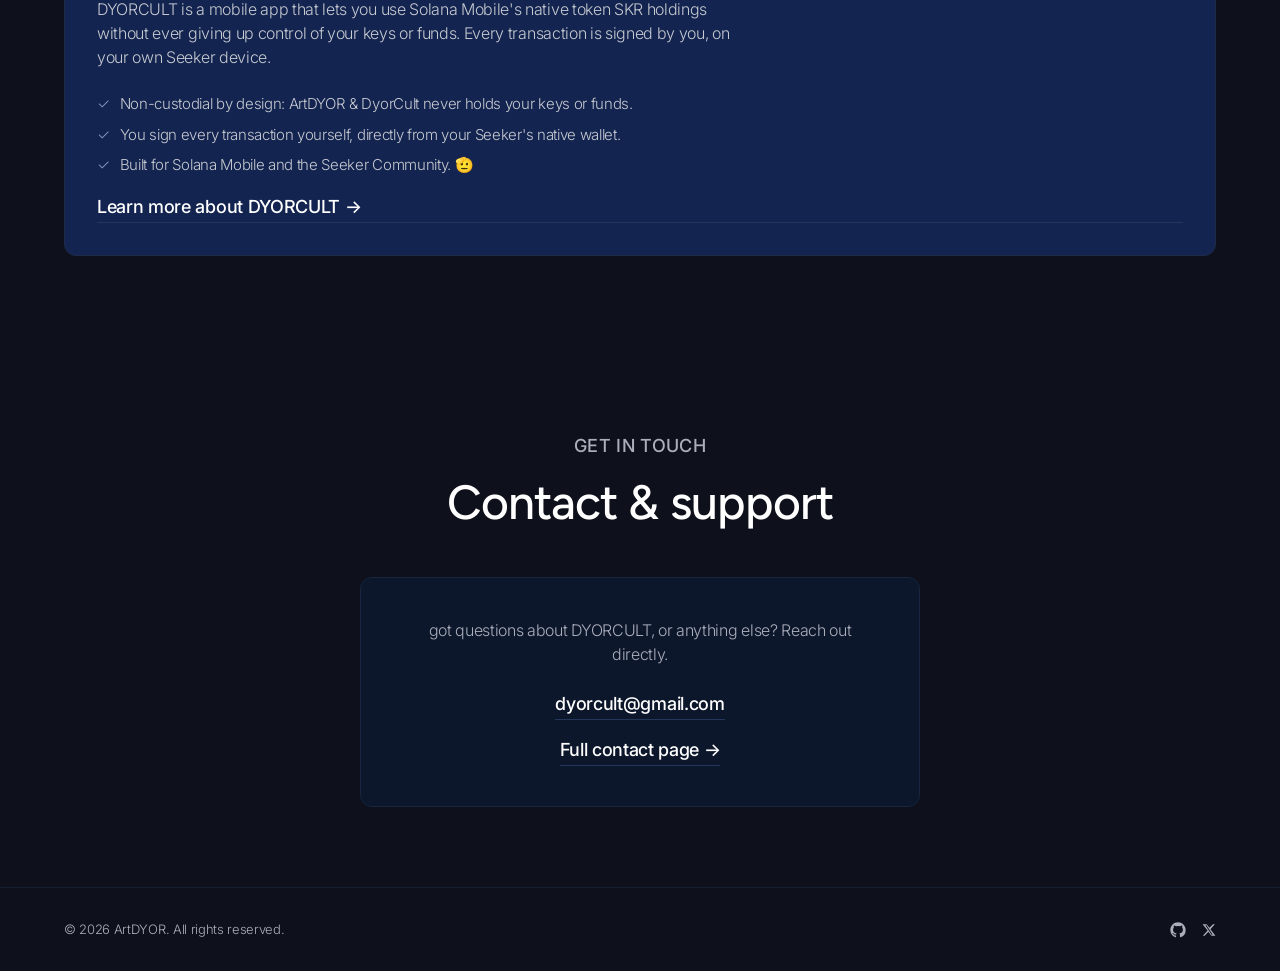
==== commit e3130b30: "Update text content in index.html" ====
--- a/index.html
+++ b/index.html
@@ -3,7 +3,7 @@
 <head>
   <meta charset="UTF-8" />
   <meta name="viewport" content="width=device-width, initial-scale=1.0" />
-  <title>ArtDYOR — Solana App Developer &amp; Publisher</title>
+  <title>ArtDYOR — Solana dApp Developer &amp; Publisher</title>
   <meta name="description" content="ArtDYOR is an independent Solana app developer, creator of DYORCULT — a non-custodial mobile app built for the Solana Seeker" />
 
   <link rel="icon" type="image/png" href="favicon.png" />
@@ -48,9 +48,9 @@
 
   <header class="hero" id="top">
     <div class="container">
-      <p class="eyebrow">A Degen building on Solana Seeker</p>
-      <h1>i Am ArtDYOR.</h1>
-      <p>Hello everyone, i am ArtDYOR, an independent developer publishing apps for the Solana Mobile ecosystem. My current and 1st project is DYORCULT: a non-custodial mobile app built for the Solana dApp Store.</p>
+      <p class="eyebrow">Solana Forever</p>
+      <h1>Who tf is ArtDYOR?</h1>
+      <p>Hello everyone, i am Art, an independent developer publishing dApps for the Solana Mobile ecosystem. My current and 1st project is DYORCULT: a non-custodial mobile app built for the Solana Mobile Community.</p>
       <div class="hero-ctas">
         <a href="dyorcult.html" class="btn btn-primary">See DYORCULT</a>
         <a href="contact.html" class="btn btn-ghost">Contact</a>
@@ -76,15 +76,15 @@
       <div class="section-header">
         <p class="eyebrow">Project</p>
         <h2>DYORCULT</h2>
-        <p>A non-custodial mobile app for managing your SKR holdings on Solana Mobile. Your keys, your funds, always.</p>
+        <p>A non-custodial mobile app for managing your SKR holdings on Solana Mobile. Your keys, your funds, ALWAYS!</p>
       </div>
       <div class="project-grid">
         <div class="project-card">
           <div class="project-card-top">
             <h3>DYORCULT</h3>
-            <span class="badge">Coming to Solana dApp Store</span>
+            <span class="badge">Coming soon to Solana dApp Store</span>
           </div>
-          <p>DYORCULT is a mobile app that lets you use Solana Mobile's native token SKR holdings without ever giving up control of your keys or funds. Every transaction is signed by you, on your own device.</p>
+          <p>DYORCULT is a mobile app that lets you use Solana Mobile's native token SKR holdings without ever giving up control of your keys or funds. Every transaction is signed by you, on your own Seeker device.</p>
           <ul class="feature-list">
             <li>Non-custodial by design: ArtDYOR &amp; DyorCult never holds your keys or funds.</li>
             <li>You sign every transaction yourself, directly from your Seeker's native wallet.</li>
@@ -103,7 +103,7 @@
         <h2>Contact &amp; support</h2>
       </div>
       <div class="contact-card">
-        <p>Questions about DYORCULT, or anything else? Reach out directly.</p>
+        <p>got questions about DYORCULT, or anything else? Reach out directly.</p>
         <a class="contact-email" href="mailto:dyorcult@gmail.com">dyorcult@gmail.com</a>
         <div style="margin-top: 16px;">
           <a href="contact.html" class="contact-email">Full contact page &rarr;</a>
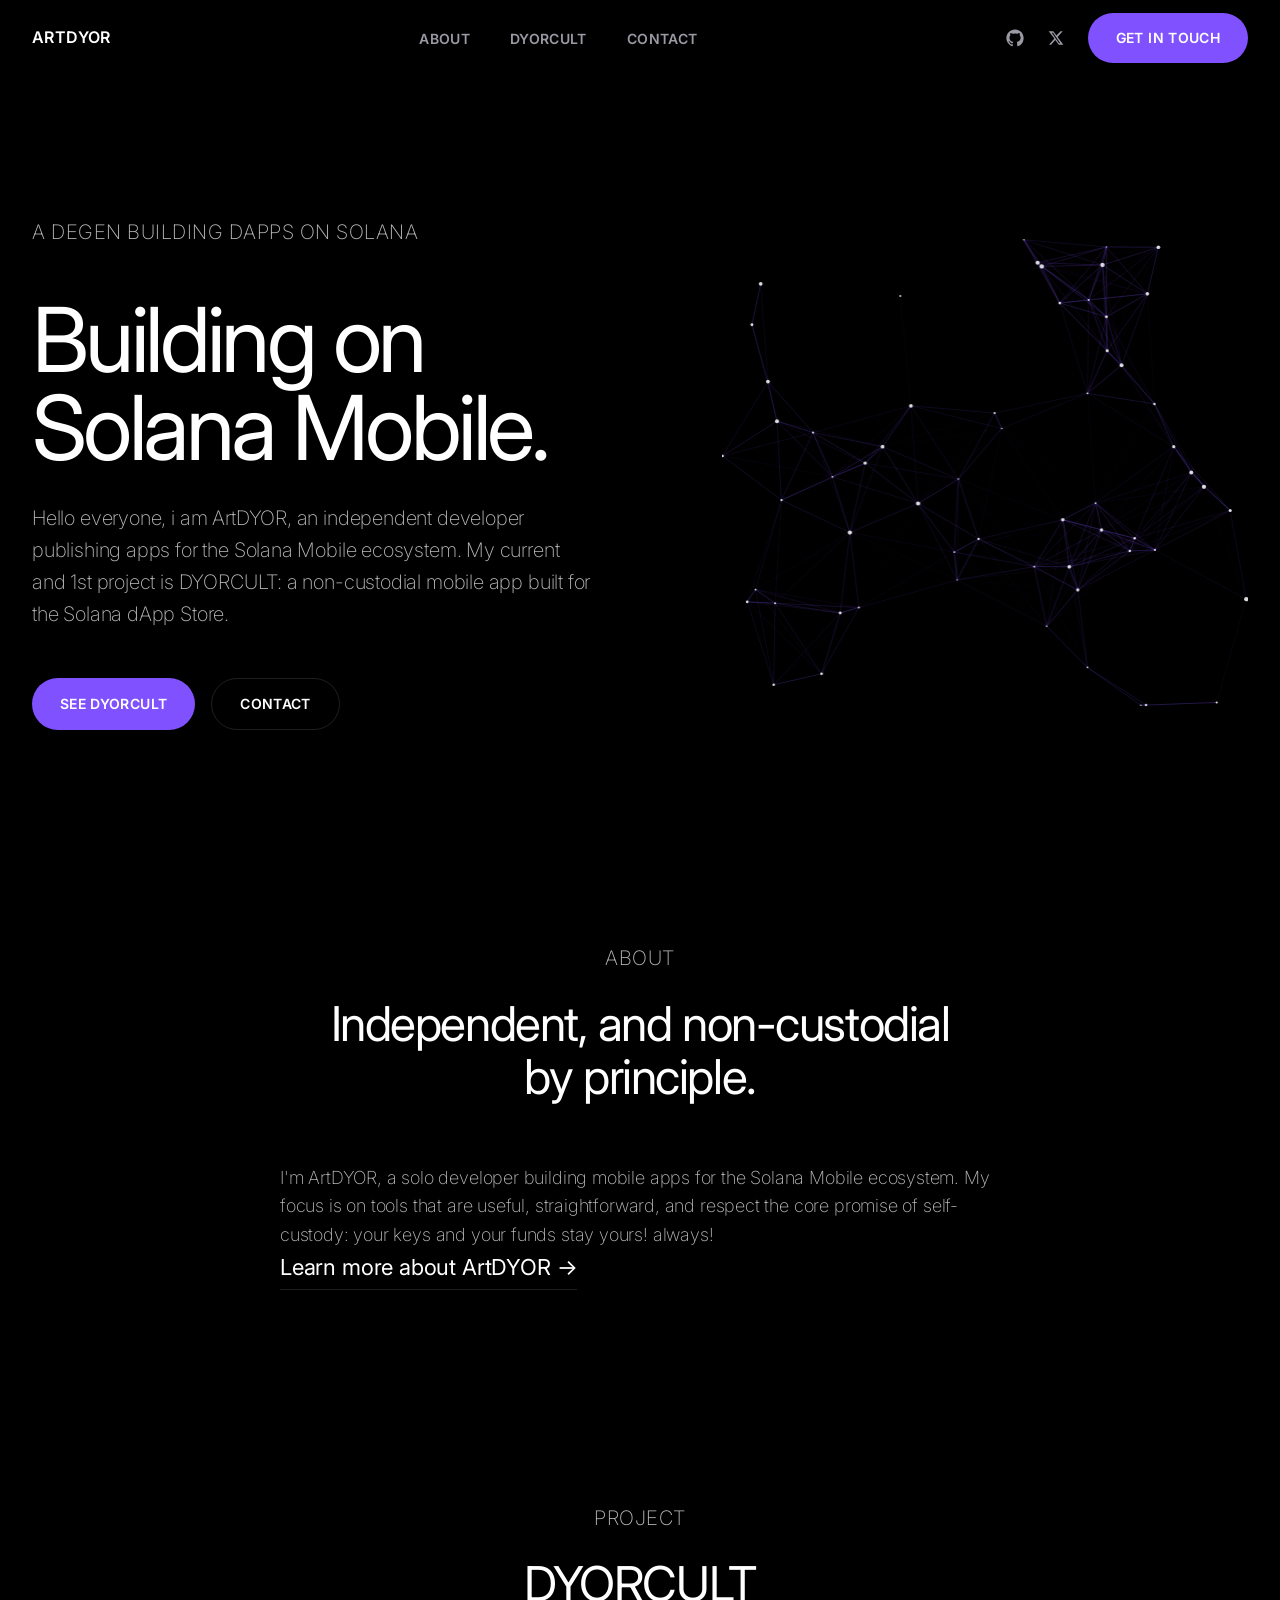
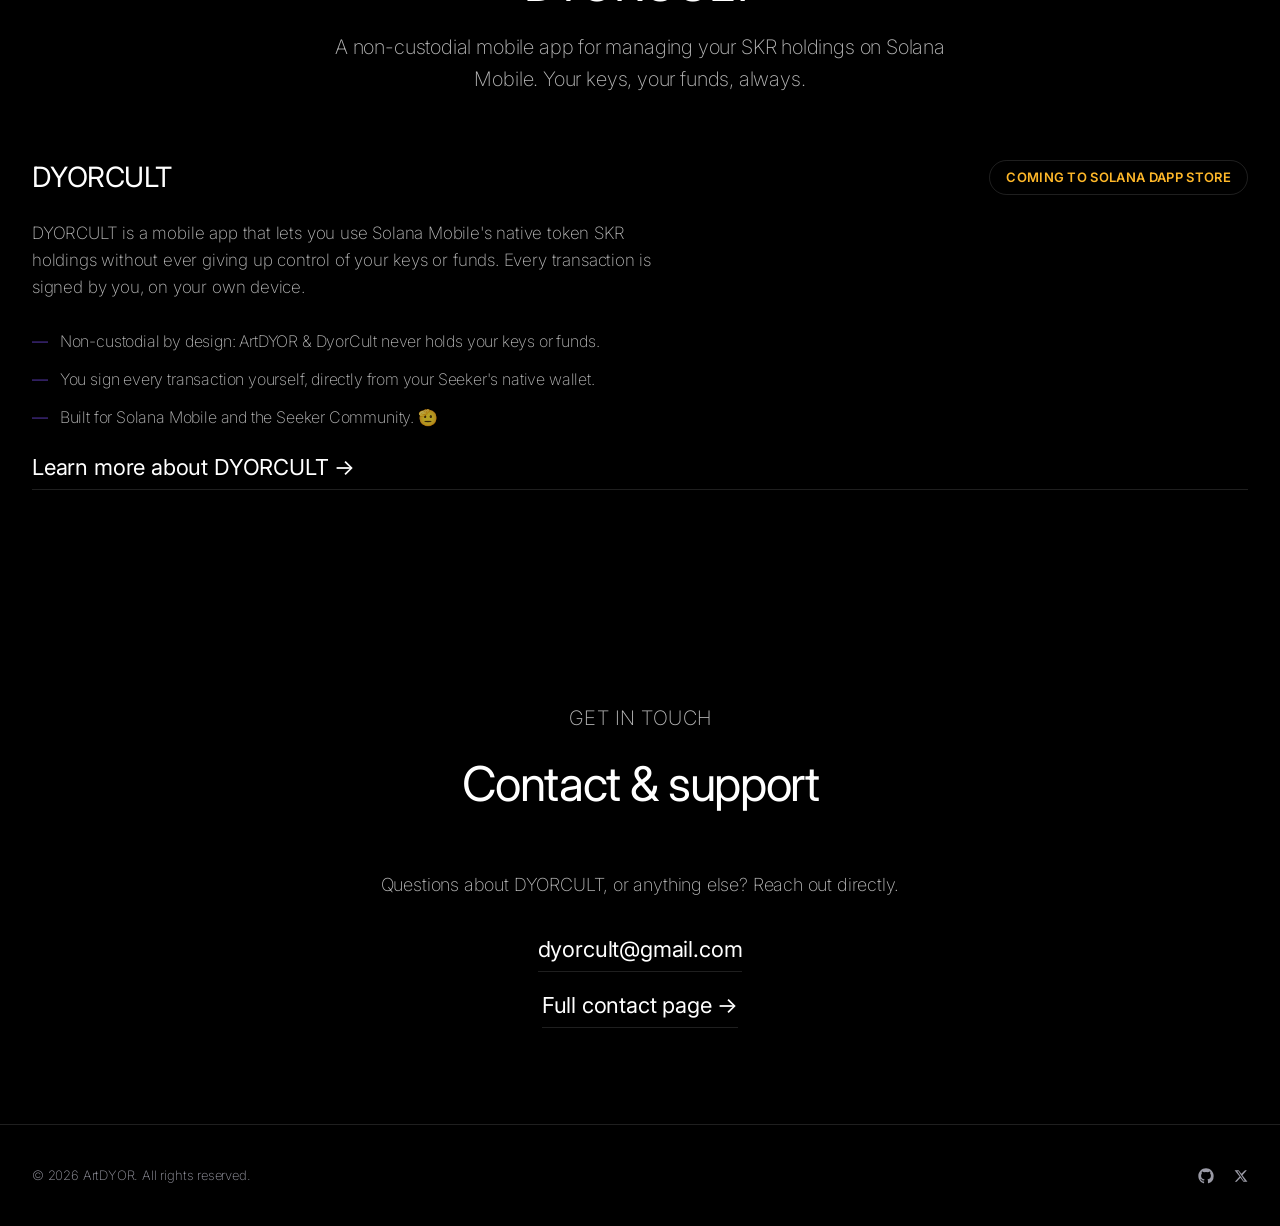
==== commit 7dbd494d: "Redesign site per Dala design system: black canvas, violet accent, scale-driven type Rewrites styles" ====
--- a/index.html
+++ b/index.html
@@ -3,7 +3,7 @@
 <head>
   <meta charset="UTF-8" />
   <meta name="viewport" content="width=device-width, initial-scale=1.0" />
-  <title>ArtDYOR — Solana dApp Developer &amp; Publisher</title>
+  <title>ArtDYOR — Solana App Developer &amp; Publisher</title>
   <meta name="description" content="ArtDYOR is an independent Solana app developer, creator of DYORCULT — a non-custodial mobile app built for the Solana Seeker" />
 
   <link rel="icon" type="image/png" href="favicon.png" />
@@ -20,7 +20,7 @@
 
   <link rel="preconnect" href="https://fonts.googleapis.com">
   <link rel="preconnect" href="https://fonts.gstatic.com" crossorigin>
-  <link href="https://fonts.googleapis.com/css2?family=Figtree:wght@500;600&family=Inter:wght@300;400;500;600&display=swap" rel="stylesheet">
+  <link href="https://fonts.googleapis.com/css2?family=Inter:wght@200;300;400;500;600&display=swap" rel="stylesheet">
 
   <link rel="stylesheet" href="styles.css" />
 </head>
@@ -46,14 +46,21 @@
     </div>
   </nav>
 
-  <header class="hero" id="top">
+  <header class="hero hero-home" id="top">
     <div class="container">
-      <p class="eyebrow">Solana Forever</p>
-      <h1>Who tf is ArtDYOR?</h1>
-      <p>Hello everyone, i am Art, an independent developer publishing dApps for the Solana Mobile ecosystem. My current and 1st project is DYORCULT: a non-custodial mobile app built for the Solana Mobile Community.</p>
-      <div class="hero-ctas">
-        <a href="dyorcult.html" class="btn btn-primary">See DYORCULT</a>
-        <a href="contact.html" class="btn btn-ghost">Contact</a>
+      <div class="hero-grid">
+        <div class="hero-content">
+          <p class="eyebrow">A Degen building dApps on Solana</p>
+          <h1>Building on<br />Solana Mobile.</h1>
+          <p>Hello everyone, i am ArtDYOR, an independent developer publishing apps for the Solana Mobile ecosystem. My current and 1st project is DYORCULT: a non-custodial mobile app built for the Solana dApp Store.</p>
+          <div class="hero-ctas">
+            <a href="dyorcult.html" class="btn btn-primary">See DYORCULT</a>
+            <a href="contact.html" class="btn btn-ghost">Contact</a>
+          </div>
+        </div>
+        <div class="hero-visual">
+          <canvas id="particle-field" aria-hidden="true"></canvas>
+        </div>
       </div>
     </div>
   </header>
@@ -76,15 +83,15 @@
       <div class="section-header">
         <p class="eyebrow">Project</p>
         <h2>DYORCULT</h2>
-        <p>A non-custodial mobile app for managing your SKR holdings on Solana Mobile. Your keys, your funds, ALWAYS!</p>
+        <p>A non-custodial mobile app for managing your SKR holdings on Solana Mobile. Your keys, your funds, always.</p>
       </div>
       <div class="project-grid">
         <div class="project-card">
           <div class="project-card-top">
             <h3>DYORCULT</h3>
-            <span class="badge">Coming soon to Solana dApp Store</span>
+            <span class="badge">Coming to Solana dApp Store</span>
           </div>
-          <p>DYORCULT is a mobile app that lets you use Solana Mobile's native token SKR holdings without ever giving up control of your keys or funds. Every transaction is signed by you, on your own Seeker device.</p>
+          <p>DYORCULT is a mobile app that lets you use Solana Mobile's native token SKR holdings without ever giving up control of your keys or funds. Every transaction is signed by you, on your own device.</p>
           <ul class="feature-list">
             <li>Non-custodial by design: ArtDYOR &amp; DyorCult never holds your keys or funds.</li>
             <li>You sign every transaction yourself, directly from your Seeker's native wallet.</li>
@@ -103,7 +110,7 @@
         <h2>Contact &amp; support</h2>
       </div>
       <div class="contact-card">
-        <p>got questions about DYORCULT, or anything else? Reach out directly.</p>
+        <p>Questions about DYORCULT, or anything else? Reach out directly.</p>
         <a class="contact-email" href="mailto:dyorcult@gmail.com">dyorcult@gmail.com</a>
         <div style="margin-top: 16px;">
           <a href="contact.html" class="contact-email">Full contact page &rarr;</a>
@@ -126,5 +133,6 @@
     </div>
   </footer>
 
+  <script src="particles.js"></script>
 </body>
 </html>
--- a/styles.css
+++ b/styles.css
@@ -1,41 +1,31 @@
 /* ==========================================================================
    ArtDYOR — Developer Website
-   Styled per the AgentQL "Aurora glow over a midnight terminal" design tokens
+   Styled per the Dala design system: pure black canvas, single violet accent,
+   scale-driven typography, no cards/shadows — the void is the design.
    ========================================================================== */
 
 :root {
   /* Colors */
-  --color-void: #0b0c0e;
-  --color-abyss: #0e111b;
-  --color-deep-sea: #0d172b;
-  --color-cobalt-panel: #12244f;
-  --color-signal-blue: #2862d7;
-  --color-pulse-violet: #305fbd;
-  --color-aurora-purple: #625fff;
-  --color-plasma-pink: #ff7dda;
-  --color-quartz: #ffffff;
-  --color-ash: #abaebb;
-  --color-mist: #c7c9d1;
-  --color-obsidian-edge: #172540;
-  --color-inkline: #151e32;
-  --color-sapphire-hairline: #24375a;
+  --color-void: #000000;
+  --color-violet: #8052ff;
+  --color-violet-dim: #6a3ff0;
+  --color-saffron: #ffb829;
+  --color-white: #ffffff;
+  --color-ash: #9a9aa5;
+  --color-mist: rgba(255, 255, 255, 0.72);
+  --color-hairline: rgba(255, 255, 255, 0.12);
 
   /* Typography */
-  --font-inter: 'Inter', ui-sans-serif, system-ui, -apple-system, BlinkMacSystemFont, "Segoe UI", Roboto, sans-serif;
-  --font-figtree: 'Figtree', ui-sans-serif, system-ui, -apple-system, BlinkMacSystemFont, "Segoe UI", Roboto, sans-serif;
+  --font-sans: 'Inter', ui-sans-serif, system-ui, -apple-system, BlinkMacSystemFont, "Segoe UI", Roboto, sans-serif;
 
   /* Layout */
-  --page-max-width: 1200px;
-  --section-gap: 80px;
-  --card-padding: 24px;
+  --page-max-width: 1280px;
+  --section-gap: 96px;
+  --unit: 6px;
 
   /* Radius */
-  --radius-cards: 12px;
-  --radius-buttons: 9999px;
-
-  /* Shadows */
-  --shadow-xl: rgba(0, 0, 0, 0.5) 0px 4px 30px 0px;
-  --shadow-md: rgba(0, 0, 0, 0.2) 0px 3px 16px 0px;
+  --radius: 24px;
+  --radius-pill: 9999px;
 }
 
 * {
@@ -49,13 +39,13 @@
 }
 
 body {
-  background: var(--color-abyss);
-  color: var(--color-quartz);
-  font-family: var(--font-inter);
-  font-weight: 300;
-  font-size: 16px;
-  line-height: 1.5;
-  letter-spacing: -0.32px;
+  background: var(--color-void);
+  color: var(--color-white);
+  font-family: var(--font-sans);
+  font-weight: 200;
+  font-size: 18px;
+  line-height: 1.6;
+  letter-spacing: -0.01em;
   overflow-x: hidden;
 }
 
@@ -67,7 +57,7 @@
 .container {
   max-width: var(--page-max-width);
   margin: 0 auto;
-  padding: 0 24px;
+  padding: 0 32px;
 }
 
 /* ---------------- Nav ---------------- */
@@ -76,9 +66,9 @@
   position: sticky;
   top: 0;
   z-index: 50;
-  background: rgba(11, 12, 14, 0.9);
-  backdrop-filter: blur(8px);
-  height: 64px;
+  background: rgba(0, 0, 0, 0.85);
+  backdrop-filter: blur(10px);
+  height: 76px;
   display: flex;
   align-items: center;
 }
@@ -91,34 +81,36 @@
 }
 
 .nav-logo {
-  font-family: var(--font-figtree);
-  font-weight: 500;
-  font-size: 18px;
-  letter-spacing: -0.02em;
-  color: var(--color-quartz);
+  font-weight: 600;
+  font-size: 16px;
+  letter-spacing: 0.025em;
+  text-transform: uppercase;
+  color: var(--color-white);
 }
 
 .nav-links {
   display: flex;
-  gap: 32px;
+  gap: 40px;
   list-style: none;
 }
 
 .nav-links a {
   font-size: 14px;
-  font-weight: 400;
+  font-weight: 600;
+  text-transform: uppercase;
+  letter-spacing: 0.025em;
   color: var(--color-ash);
   transition: color 0.15s ease;
 }
 
 .nav-links a:hover {
-  color: var(--color-quartz);
+  color: var(--color-white);
 }
 
 .nav-actions {
   display: flex;
   align-items: center;
-  gap: 20px;
+  gap: 24px;
 }
 
 .icon-link {
@@ -130,7 +122,7 @@
 }
 
 .icon-link:hover {
-  color: var(--color-quartz);
+  color: var(--color-white);
 }
 
 /* ---------------- Buttons ---------------- */
@@ -139,61 +131,43 @@
   display: inline-flex;
   align-items: center;
   justify-content: center;
-  border-radius: var(--radius-buttons);
-  padding: 10px 20px;
-  font-family: var(--font-inter);
-  font-weight: 500;
-  font-size: 15px;
+  border-radius: var(--radius-pill);
+  padding: 14px 28px;
+  font-family: var(--font-sans);
+  font-weight: 600;
+  font-size: 14px;
+  text-transform: uppercase;
+  letter-spacing: 0.025em;
   cursor: pointer;
   border: none;
   transition: opacity 0.15s ease, transform 0.15s ease;
 }
 
 .btn:hover {
-  opacity: 0.9;
+  opacity: 0.88;
 }
 
 .btn-primary {
-  background: var(--color-quartz);
-  color: #050606;
+  background: var(--color-violet);
+  color: var(--color-white);
 }
 
 .btn-ghost {
   background: transparent;
-  border: 1px solid #777a88;
-  color: var(--color-quartz);
+  border: 1px solid var(--color-hairline);
+  color: var(--color-white);
+}
+
+.btn-ghost:hover {
+  border-color: rgba(255, 255, 255, 0.32);
 }
 
 /* ---------------- Hero ---------------- */
 
 .hero {
   position: relative;
-  padding: 160px 0 var(--section-gap);
+  padding: 180px 0 var(--section-gap);
   overflow: hidden;
-}
-
-.hero::before {
-  content: '';
-  position: absolute;
-  top: -300px;
-  left: -10%;
-  width: 900px;
-  height: 900px;
-  background: radial-gradient(circle at center, rgba(98, 95, 255, 0.38) 0%, rgba(0, 0, 0, 0) 70%);
-  pointer-events: none;
-  z-index: 0;
-}
-
-.hero::after {
-  content: '';
-  position: absolute;
-  top: -100px;
-  right: -15%;
-  width: 700px;
-  height: 700px;
-  background: radial-gradient(circle at center, rgba(255, 125, 218, 0.28) 0%, rgba(0, 0, 0, 0) 70%);
-  pointer-events: none;
-  z-index: 0;
 }
 
 .hero .container {
@@ -204,34 +178,81 @@
 }
 
 .eyebrow {
-  font-size: 13px;
-  font-weight: 500;
+  font-size: 14px;
+  font-weight: 600;
   text-transform: uppercase;
-  letter-spacing: 0.02em;
-  color: var(--color-ash);
-  margin-bottom: 16px;
+  letter-spacing: 0.025em;
+  color: var(--color-saffron);
+  margin-bottom: 24px;
 }
 
 .hero h1 {
-  font-family: var(--font-figtree);
-  font-weight: 500;
-  font-size: 64px;
-  line-height: 1;
-  letter-spacing: -1.28px;
-  margin-bottom: 24px;
+  font-weight: 400;
+  font-size: clamp(40px, 5.5vw, 64px);
+  line-height: 1.05;
+  letter-spacing: -0.03em;
+  margin-bottom: 30px;
 }
 
 .hero p {
-  font-size: 18px;
-  color: var(--color-ash);
+  font-size: 20px;
+  font-weight: 200;
+  color: var(--color-mist);
   max-width: 560px;
-  margin: 0 auto 40px;
+  margin: 0 auto 48px;
 }
 
 .hero-ctas {
   display: flex;
-  gap: 12px;
+  gap: 16px;
   justify-content: center;
+}
+
+/* ---------------- Home hero (two-column, particle field) ---------------- */
+
+.hero-home {
+  padding: 140px 0 var(--section-gap);
+}
+
+.hero-home .container {
+  max-width: var(--page-max-width);
+}
+
+.hero-grid {
+  display: grid;
+  grid-template-columns: 1.1fr 0.9fr;
+  align-items: center;
+  gap: 48px;
+}
+
+.hero-content {
+  text-align: left;
+  max-width: 640px;
+}
+
+.hero-content .hero-ctas {
+  justify-content: flex-start;
+}
+
+.hero-content p {
+  margin: 0 0 48px;
+}
+
+.hero-home h1 {
+  font-size: clamp(48px, 7vw, 92px);
+  line-height: 0.98;
+  letter-spacing: -0.04em;
+}
+
+.hero-visual {
+  position: relative;
+  height: 480px;
+}
+
+.hero-visual canvas {
+  width: 100%;
+  height: 100%;
+  display: block;
 }
 
 /* ---------------- Section ---------------- */
@@ -243,42 +264,39 @@
 .section-header {
   text-align: center;
   max-width: 640px;
-  margin: 0 auto 48px;
+  margin: 0 auto 60px;
 }
 
 .section-header h2 {
-  font-family: var(--font-figtree);
-  font-weight: 500;
-  font-size: 48px;
-  line-height: 1.13;
-  letter-spacing: -0.96px;
-  margin-top: 16px;
+  font-weight: 400;
+  font-size: clamp(32px, 4.5vw, 48px);
+  line-height: 1.1;
+  letter-spacing: -0.03em;
+  margin-top: 20px;
 }
 
 .section-header p {
-  font-size: 18px;
-  color: var(--color-ash);
-  margin-top: 16px;
+  font-size: 20px;
+  font-weight: 200;
+  color: var(--color-mist);
+  margin-top: 20px;
 }
 
 /* ---------------- About ---------------- */
 
 .about-card {
-  background: var(--color-deep-sea);
-  border: 1px solid var(--color-obsidian-edge);
-  border-radius: var(--radius-cards);
-  padding: 32px;
   max-width: 720px;
   margin: 0 auto;
 }
 
 .about-card p {
   color: var(--color-mist);
-  font-size: 16px;
+  font-size: 18px;
+  font-weight: 200;
 }
 
 .about-card p + p {
-  margin-top: 16px;
+  margin-top: 24px;
 }
 
 /* ---------------- App / Project cards ---------------- */
@@ -286,17 +304,20 @@
 .project-grid {
   display: grid;
   grid-template-columns: 1fr;
-  gap: 16px;
+  gap: 60px;
 }
 
 .project-card {
-  background: var(--color-cobalt-panel);
-  border: 1px solid #1e2b48;
-  border-radius: var(--radius-cards);
-  padding: 32px;
   display: flex;
   flex-direction: column;
-  gap: 16px;
+  gap: 20px;
+  padding-bottom: 60px;
+  border-bottom: 1px solid var(--color-hairline);
+}
+
+.project-card:last-child {
+  border-bottom: none;
+  padding-bottom: 0;
 }
 
 .project-card-top {
@@ -308,27 +329,29 @@
 }
 
 .project-card h3 {
-  font-family: var(--font-figtree);
-  font-weight: 500;
+  font-weight: 400;
   font-size: 28px;
-  letter-spacing: -0.56px;
+  letter-spacing: -0.02em;
 }
 
 .badge {
   display: inline-flex;
   align-items: center;
-  background: var(--color-deep-sea);
-  color: var(--color-quartz);
-  font-size: 12px;
-  font-weight: 500;
-  border-radius: var(--radius-buttons);
-  padding: 4px 12px;
+  color: var(--color-saffron);
+  font-size: 13px;
+  font-weight: 600;
+  text-transform: uppercase;
+  letter-spacing: 0.025em;
+  border: 1px solid var(--color-hairline);
+  border-radius: var(--radius-pill);
+  padding: 6px 16px;
   white-space: nowrap;
 }
 
 .project-card p {
   color: var(--color-mist);
-  font-size: 16px;
+  font-size: 17px;
+  font-weight: 200;
   max-width: 640px;
 }
 
@@ -336,62 +359,59 @@
   list-style: none;
   display: flex;
   flex-direction: column;
-  gap: 8px;
+  gap: 12px;
   margin-top: 8px;
 }
 
 .feature-list li {
   display: flex;
   align-items: flex-start;
-  gap: 10px;
-  font-size: 15px;
+  gap: 12px;
+  font-size: 16px;
+  font-weight: 200;
   color: var(--color-mist);
 }
 
 .feature-list li::before {
-  content: '✓';
-  color: #8798c1;
+  content: '—';
+  color: var(--color-violet);
   flex-shrink: 0;
 }
 
 /* ---------------- Contact ---------------- */
 
 .contact-card {
-  background: var(--color-deep-sea);
-  border: 1px solid var(--color-obsidian-edge);
-  border-radius: var(--radius-cards);
-  padding: 40px;
   max-width: 560px;
   margin: 0 auto;
   text-align: center;
 }
 
 .contact-card p {
-  color: var(--color-ash);
-  margin-bottom: 24px;
+  color: var(--color-mist);
+  font-weight: 200;
+  margin-bottom: 32px;
 }
 
 .contact-email {
   display: inline-block;
-  font-family: var(--font-inter);
-  font-weight: 500;
-  font-size: 18px;
-  color: var(--color-quartz);
-  border-bottom: 1px solid var(--color-sapphire-hairline);
-  padding-bottom: 2px;
+  font-weight: 400;
+  font-size: 22px;
+  color: var(--color-white);
+  border-bottom: 1px solid var(--color-hairline);
+  padding-bottom: 4px;
   transition: color 0.15s ease, border-color 0.15s ease;
 }
 
 .contact-email:hover {
-  color: var(--color-signal-blue);
-  border-color: var(--color-signal-blue);
+  color: var(--color-violet);
+  border-color: var(--color-violet);
 }
 
 /* ---------------- Footer ---------------- */
 
 .footer {
-  border-top: 1px solid var(--color-inkline);
-  padding: 32px 0;
+  border-top: 1px solid var(--color-hairline);
+  padding: 40px 0;
 }
 
 .footer .container {
@@ -404,43 +424,45 @@
 
 .footer p {
   font-size: 13px;
+  font-weight: 200;
   color: var(--color-ash);
 }
 
 .footer-note {
   font-size: 13px;
-  color: #8798c1;
+  font-weight: 200;
+  color: var(--color-ash);
 }
 
 .footer-actions {
   display: flex;
   align-items: center;
-  gap: 16px;
+  gap: 20px;
 }
 
 /* ---------------- Legal pages ---------------- */
 
 .legal-hero {
-  padding: 140px 0 40px;
+  padding: 160px 0 48px;
   text-align: center;
 }
 
 .legal-hero .eyebrow {
-  margin-bottom: 12px;
+  margin-bottom: 16px;
 }
 
 .legal-hero h1 {
-  font-family: var(--font-figtree);
-  font-weight: 500;
-  font-size: 48px;
-  letter-spacing: -0.96px;
-  line-height: 1.13;
+  font-weight: 400;
+  font-size: clamp(36px, 5vw, 48px);
+  letter-spacing: -0.03em;
+  line-height: 1.1;
 }
 
 .legal-updated {
   color: var(--color-ash);
   font-size: 14px;
-  margin-top: 12px;
+  font-weight: 200;
+  margin-top: 16px;
 }
 
 .legal-body {
@@ -448,22 +470,17 @@
 }
 
 .legal-card {
-  background: var(--color-deep-sea);
-  border: 1px solid var(--color-obsidian-edge);
-  border-radius: var(--radius-cards);
-  padding: 48px;
   max-width: 760px;
   margin: 0 auto;
 }
 
 .legal-card h2 {
-  font-family: var(--font-figtree);
-  font-weight: 500;
-  font-size: 24px;
-  letter-spacing: -0.4px;
-  color: var(--color-quartz);
-  margin-top: 40px;
-  margin-bottom: 12px;
+  font-weight: 400;
+  font-size: 26px;
+  letter-spacing: -0.02em;
+  color: var(--color-white);
+  margin-top: 48px;
+  margin-bottom: 16px;
 }
 
 .legal-card h2:first-child {
@@ -471,54 +488,54 @@
 }
 
 .legal-card h3 {
-  font-family: var(--font-inter);
   font-weight: 600;
   font-size: 16px;
-  color: var(--color-quartz);
-  margin-top: 24px;
-  margin-bottom: 8px;
+  color: var(--color-white);
+  margin-top: 28px;
+  margin-bottom: 10px;
 }
 
 .legal-card p {
   color: var(--color-mist);
-  font-size: 15px;
-  line-height: 1.6;
-  margin-bottom: 12px;
+  font-weight: 200;
+  font-size: 16px;
+  line-height: 1.7;
+  margin-bottom: 14px;
 }
 
 .legal-card ul,
 .legal-card ol {
   color: var(--color-mist);
-  font-size: 15px;
-  line-height: 1.6;
-  margin: 0 0 12px 0;
-  padding-left: 20px;
+  font-weight: 200;
+  font-size: 16px;
+  line-height: 1.7;
+  margin: 0 0 14px 0;
+  padding-left: 22px;
 }
 
 .legal-card li {
-  margin-bottom: 8px;
+  margin-bottom: 10px;
 }
 
 .legal-card a {
-  color: var(--color-signal-blue);
+  color: var(--color-saffron);
   border-bottom: 1px solid transparent;
 }
 
 .legal-card a:hover {
-  border-bottom-color: var(--color-signal-blue);
+  border-bottom-color: var(--color-saffron);
 }
 
 .legal-card strong {
-  color: var(--color-quartz);
+  color: var(--color-white);
   font-weight: 500;
 }
 
 .legal-callout {
-  background: var(--color-cobalt-panel);
-  border: 1px solid #1e2b48;
-  border-radius: var(--radius-cards);
-  padding: 20px 24px;
-  margin: 20px 0;
+  border: 1px solid var(--color-hairline);
+  border-radius: var(--radius);
+  padding: 24px 28px;
+  margin: 28px 0;
 }
 
 .legal-callout p {
@@ -527,15 +544,16 @@
 }
 
 .legal-callout p:first-child strong {
-  color: var(--color-quartz);
+  color: var(--color-white);
 }
 
 .legal-nav-links {
   display: flex;
   gap: 16px;
   justify-content: center;
-  margin-top: 20px;
+  margin-top: 28px;
   font-size: 14px;
+  font-weight: 200;
 }
 
 .legal-nav-links a {
@@ -543,10 +561,32 @@
 }
 
 .legal-nav-links a:hover {
-  color: var(--color-quartz);
+  color: var(--color-white);
 }
 
 /* ---------------- Responsive ---------------- */
+
+@media (max-width: 900px) {
+  .hero-grid {
+    grid-template-columns: 1fr;
+    gap: 24px;
+  }
+
+  .hero-content {
+    text-align: center;
+    max-width: none;
+    margin: 0 auto;
+  }
+
+  .hero-content .hero-ctas {
+    justify-content: center;
+  }
+
+  .hero-visual {
+    height: 320px;
+    order: -1;
+  }
+}
 
 @media (max-width: 640px) {
   .nav-links {
@@ -554,16 +594,11 @@
   }
 
   .hero {
+    padding: 140px 0 60px;
+  }
+
+  .hero-home {
     padding: 120px 0 60px;
-  }
-
-  .hero h1 {
-    font-size: 40px;
-    letter-spacing: -0.8px;
-  }
-
-  .section-header h2 {
-    font-size: 32px;
   }
 
   .hero-ctas {
@@ -576,10 +611,6 @@
     text-align: center;
   }
 
-  .legal-card {
-    padding: 28px;
-  }
-
   .legal-hero h1 {
     font-size: 32px;
   }
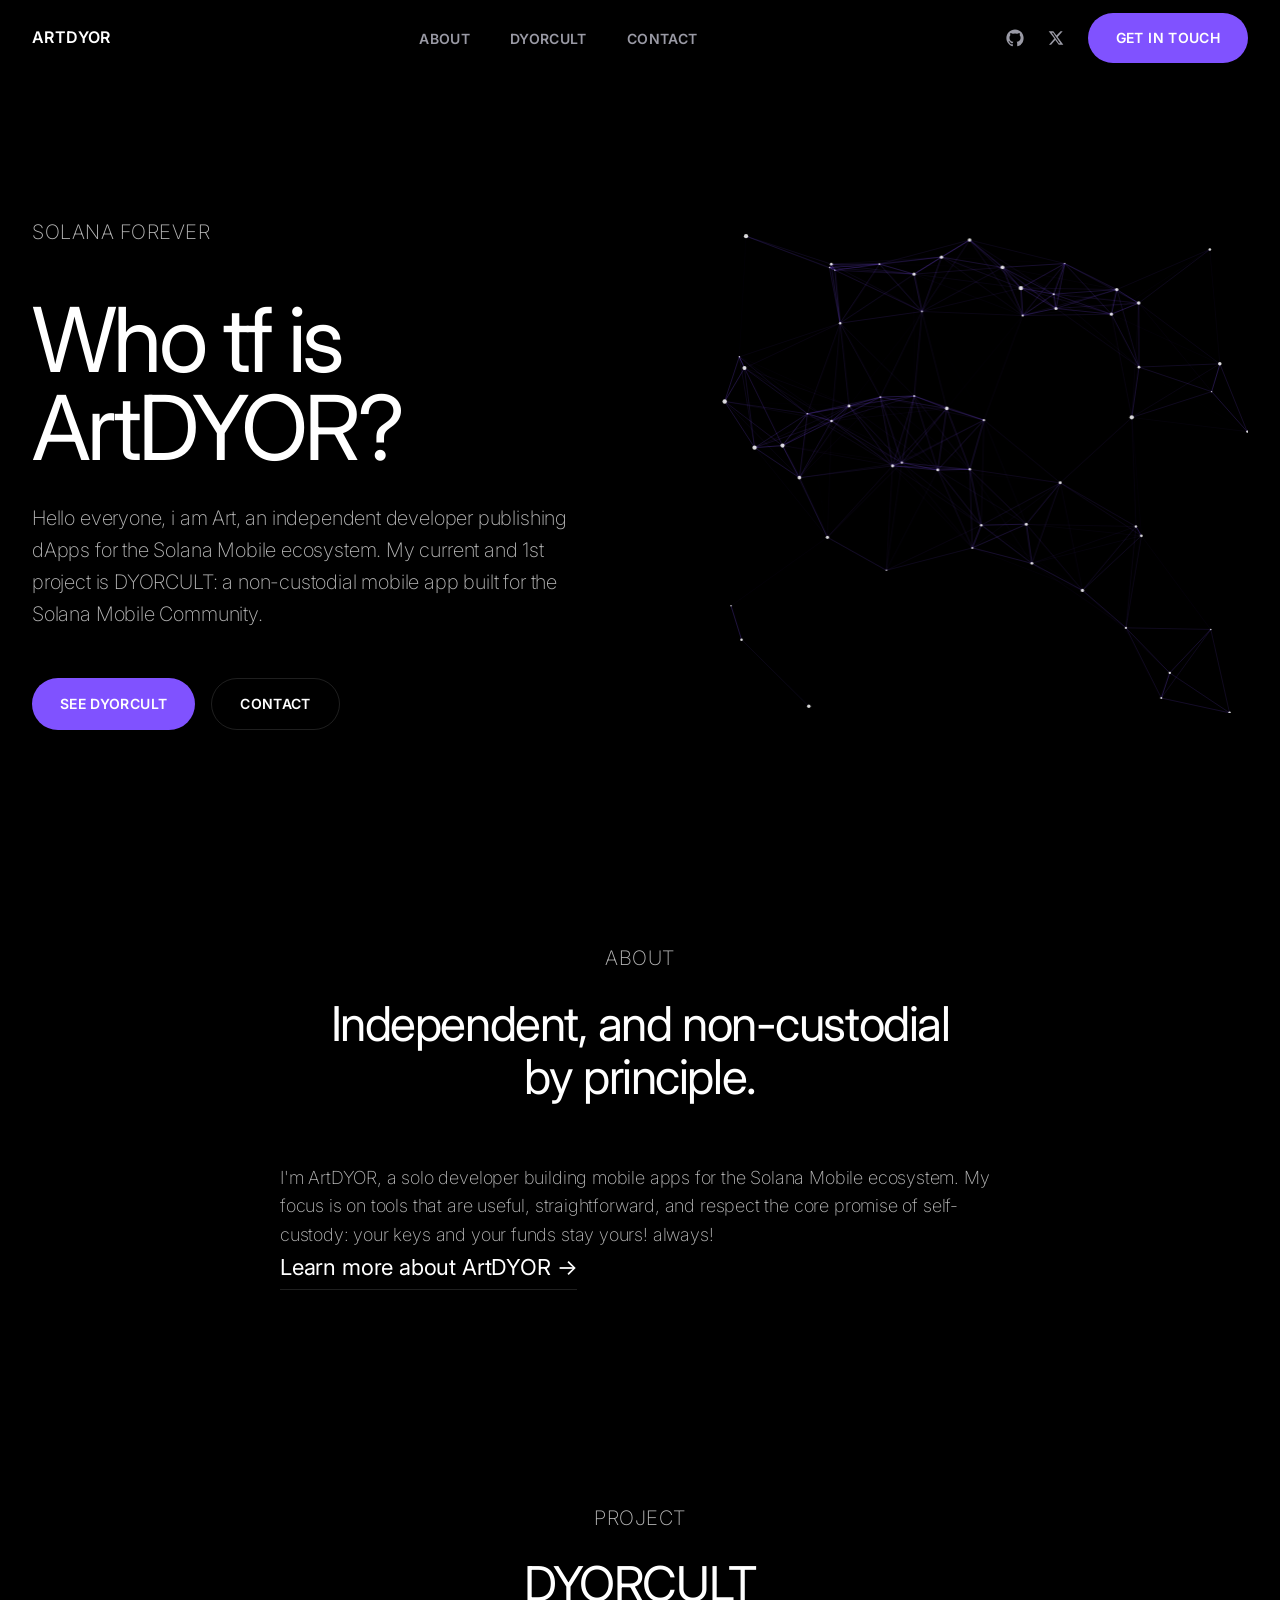
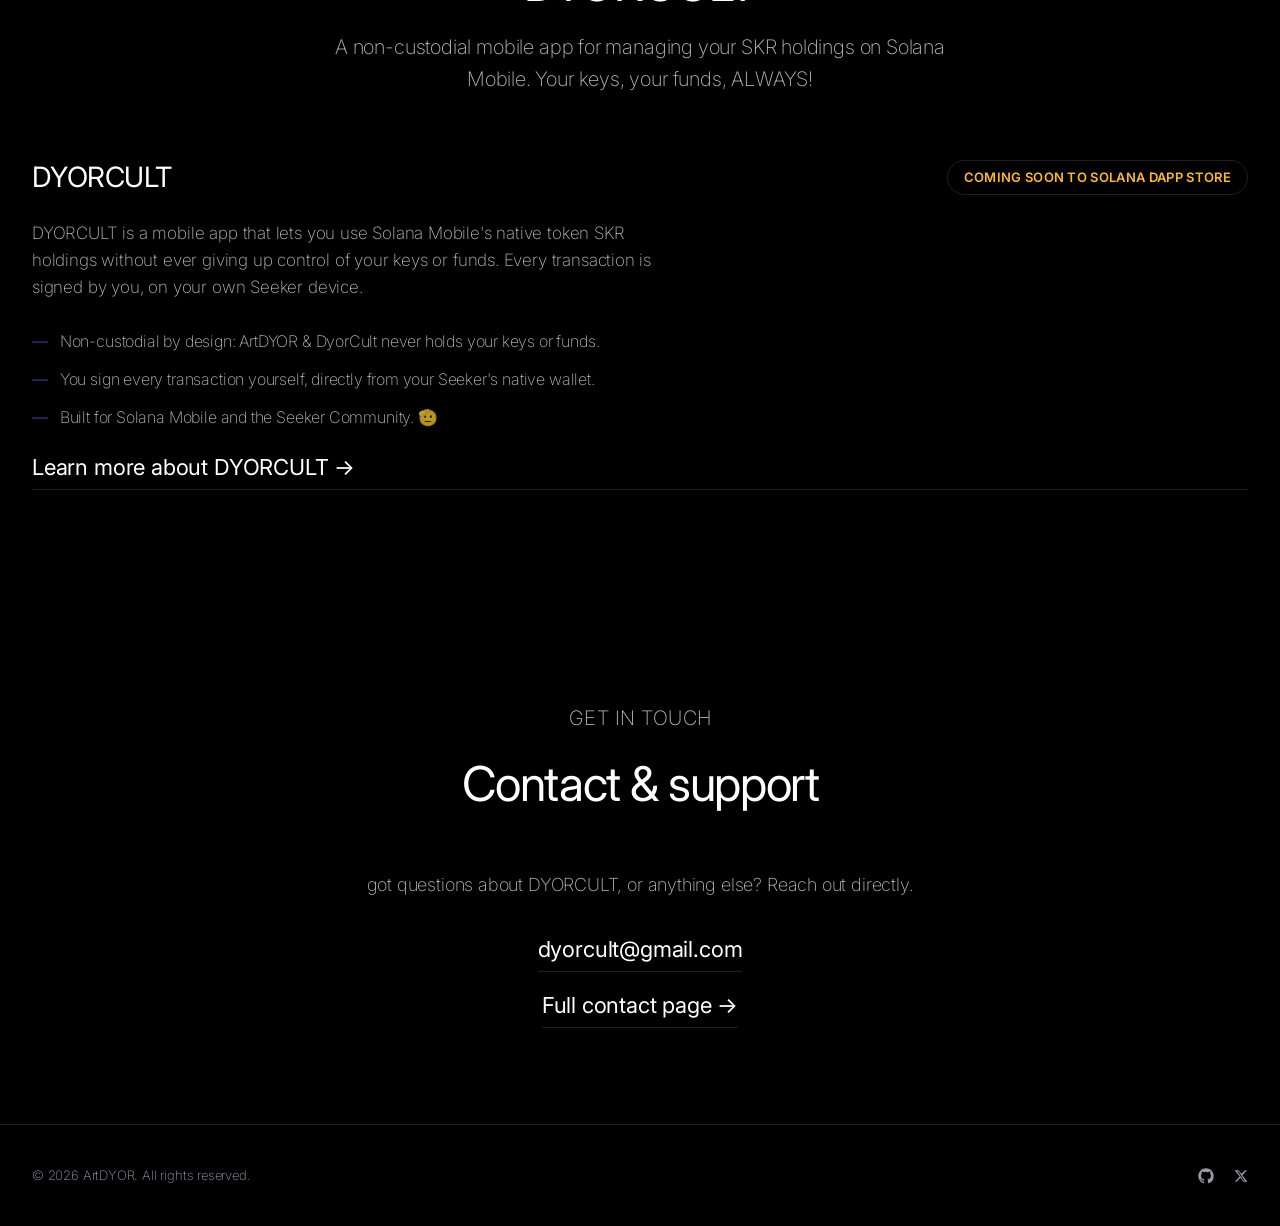
==== commit 2473b0f1: "Merge branch 'main' of https://github.com/artdyor/artdyor.github.io # Conflicts: #	index.html" ====
--- a/index.html
+++ b/index.html
@@ -3,7 +3,7 @@
 <head>
   <meta charset="UTF-8" />
   <meta name="viewport" content="width=device-width, initial-scale=1.0" />
-  <title>ArtDYOR — Solana App Developer &amp; Publisher</title>
+  <title>ArtDYOR — Solana dApp Developer &amp; Publisher</title>
   <meta name="description" content="ArtDYOR is an independent Solana app developer, creator of DYORCULT — a non-custodial mobile app built for the Solana Seeker" />
 
   <link rel="icon" type="image/png" href="favicon.png" />
@@ -50,9 +50,9 @@
     <div class="container">
       <div class="hero-grid">
         <div class="hero-content">
-          <p class="eyebrow">A Degen building dApps on Solana</p>
-          <h1>Building on<br />Solana Mobile.</h1>
-          <p>Hello everyone, i am ArtDYOR, an independent developer publishing apps for the Solana Mobile ecosystem. My current and 1st project is DYORCULT: a non-custodial mobile app built for the Solana dApp Store.</p>
+          <p class="eyebrow">Solana Forever</p>
+          <h1>Who tf is ArtDYOR?</h1>
+          <p>Hello everyone, i am Art, an independent developer publishing dApps for the Solana Mobile ecosystem. My current and 1st project is DYORCULT: a non-custodial mobile app built for the Solana Mobile Community.</p>
           <div class="hero-ctas">
             <a href="dyorcult.html" class="btn btn-primary">See DYORCULT</a>
             <a href="contact.html" class="btn btn-ghost">Contact</a>
@@ -83,15 +83,15 @@
       <div class="section-header">
         <p class="eyebrow">Project</p>
         <h2>DYORCULT</h2>
-        <p>A non-custodial mobile app for managing your SKR holdings on Solana Mobile. Your keys, your funds, always.</p>
+        <p>A non-custodial mobile app for managing your SKR holdings on Solana Mobile. Your keys, your funds, ALWAYS!</p>
       </div>
       <div class="project-grid">
         <div class="project-card">
           <div class="project-card-top">
             <h3>DYORCULT</h3>
-            <span class="badge">Coming to Solana dApp Store</span>
+            <span class="badge">Coming soon to Solana dApp Store</span>
           </div>
-          <p>DYORCULT is a mobile app that lets you use Solana Mobile's native token SKR holdings without ever giving up control of your keys or funds. Every transaction is signed by you, on your own device.</p>
+          <p>DYORCULT is a mobile app that lets you use Solana Mobile's native token SKR holdings without ever giving up control of your keys or funds. Every transaction is signed by you, on your own Seeker device.</p>
           <ul class="feature-list">
             <li>Non-custodial by design: ArtDYOR &amp; DyorCult never holds your keys or funds.</li>
             <li>You sign every transaction yourself, directly from your Seeker's native wallet.</li>
@@ -110,7 +110,7 @@
         <h2>Contact &amp; support</h2>
       </div>
       <div class="contact-card">
-        <p>Questions about DYORCULT, or anything else? Reach out directly.</p>
+        <p>got questions about DYORCULT, or anything else? Reach out directly.</p>
         <a class="contact-email" href="mailto:dyorcult@gmail.com">dyorcult@gmail.com</a>
         <div style="margin-top: 16px;">
           <a href="contact.html" class="contact-email">Full contact page &rarr;</a>
